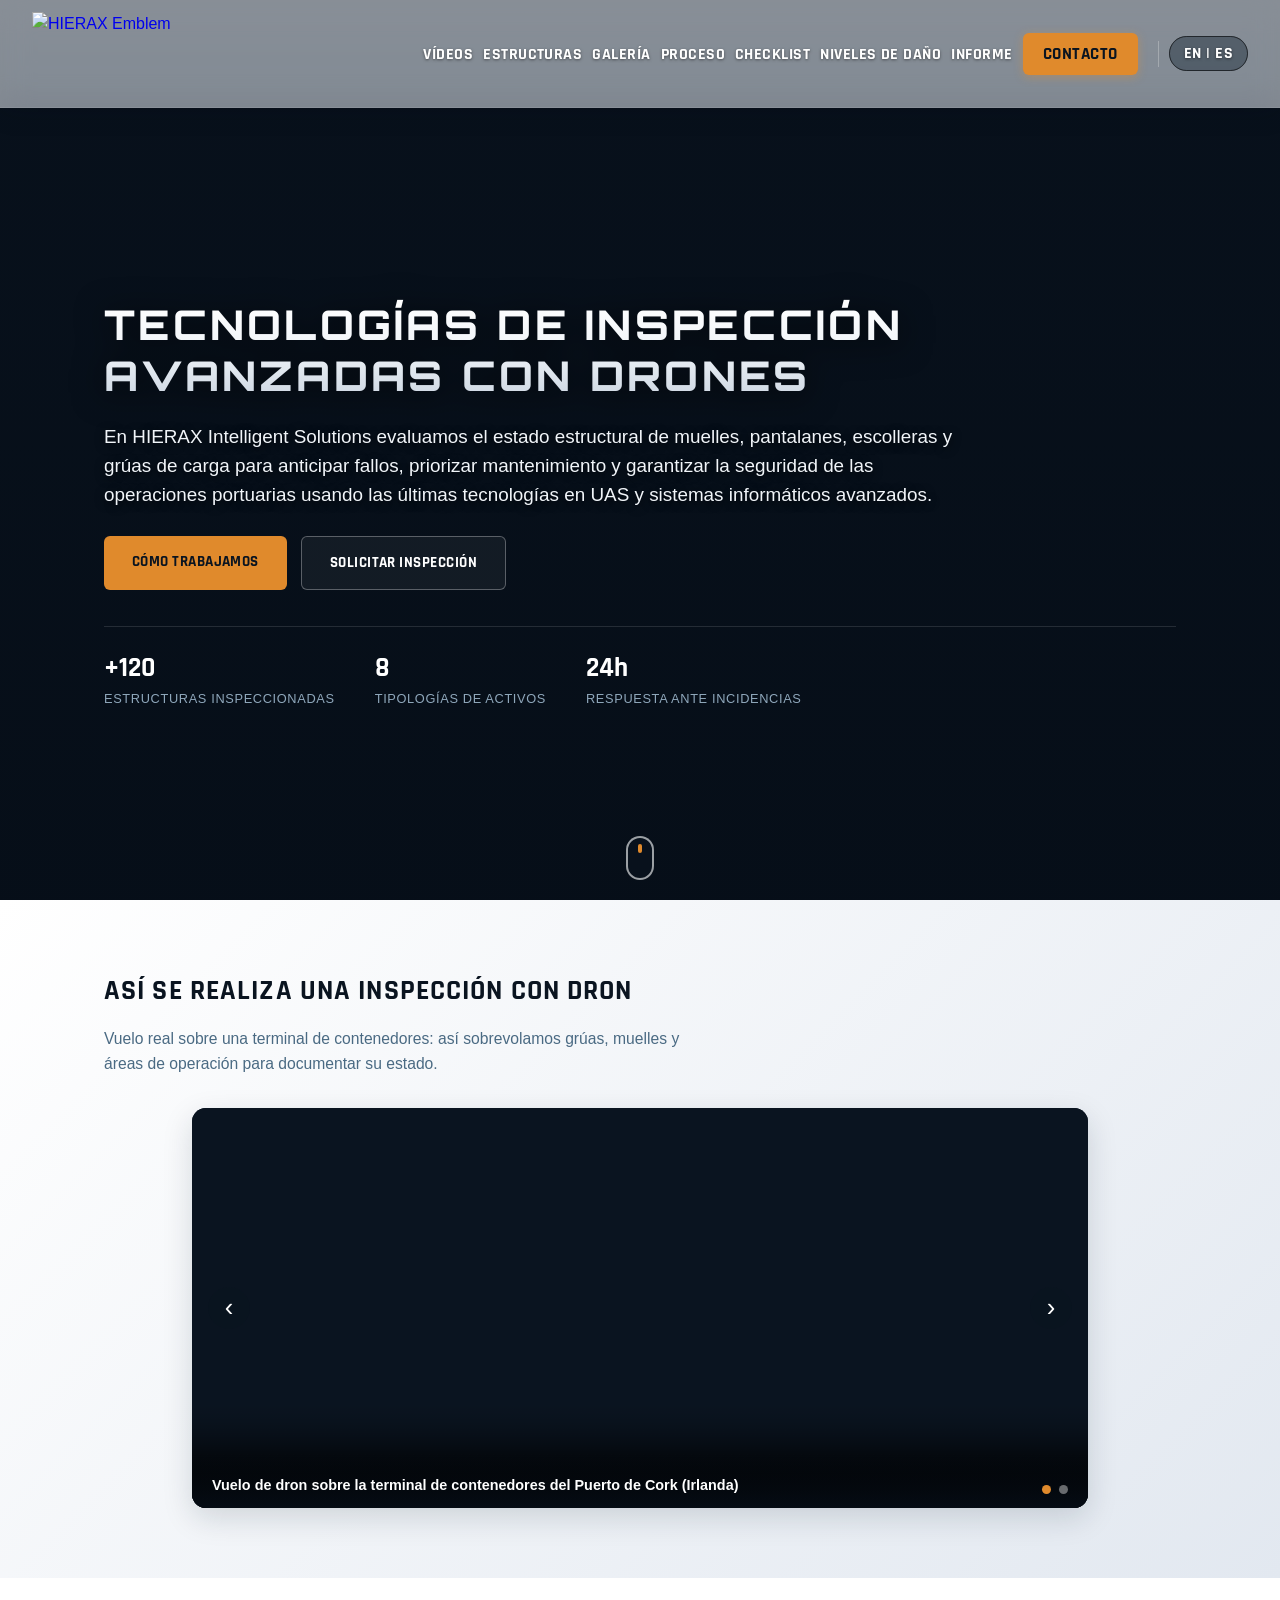
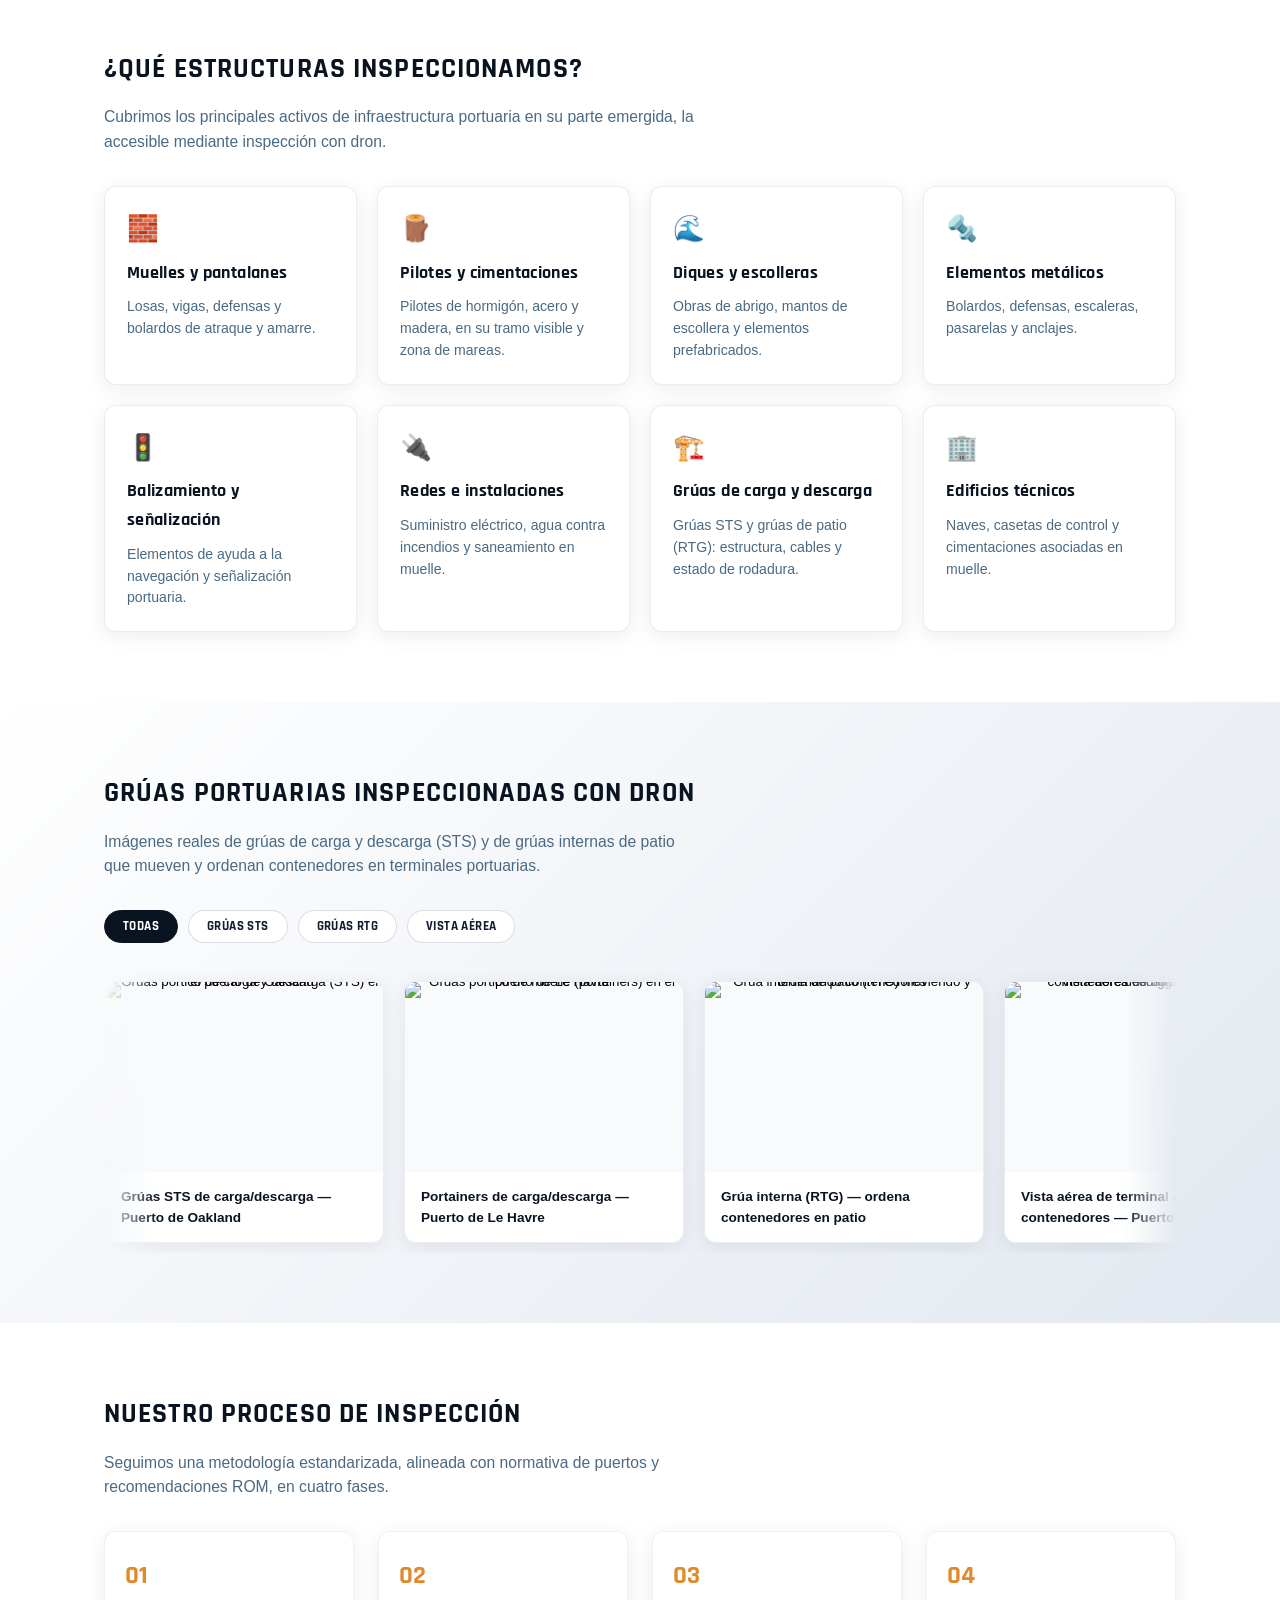
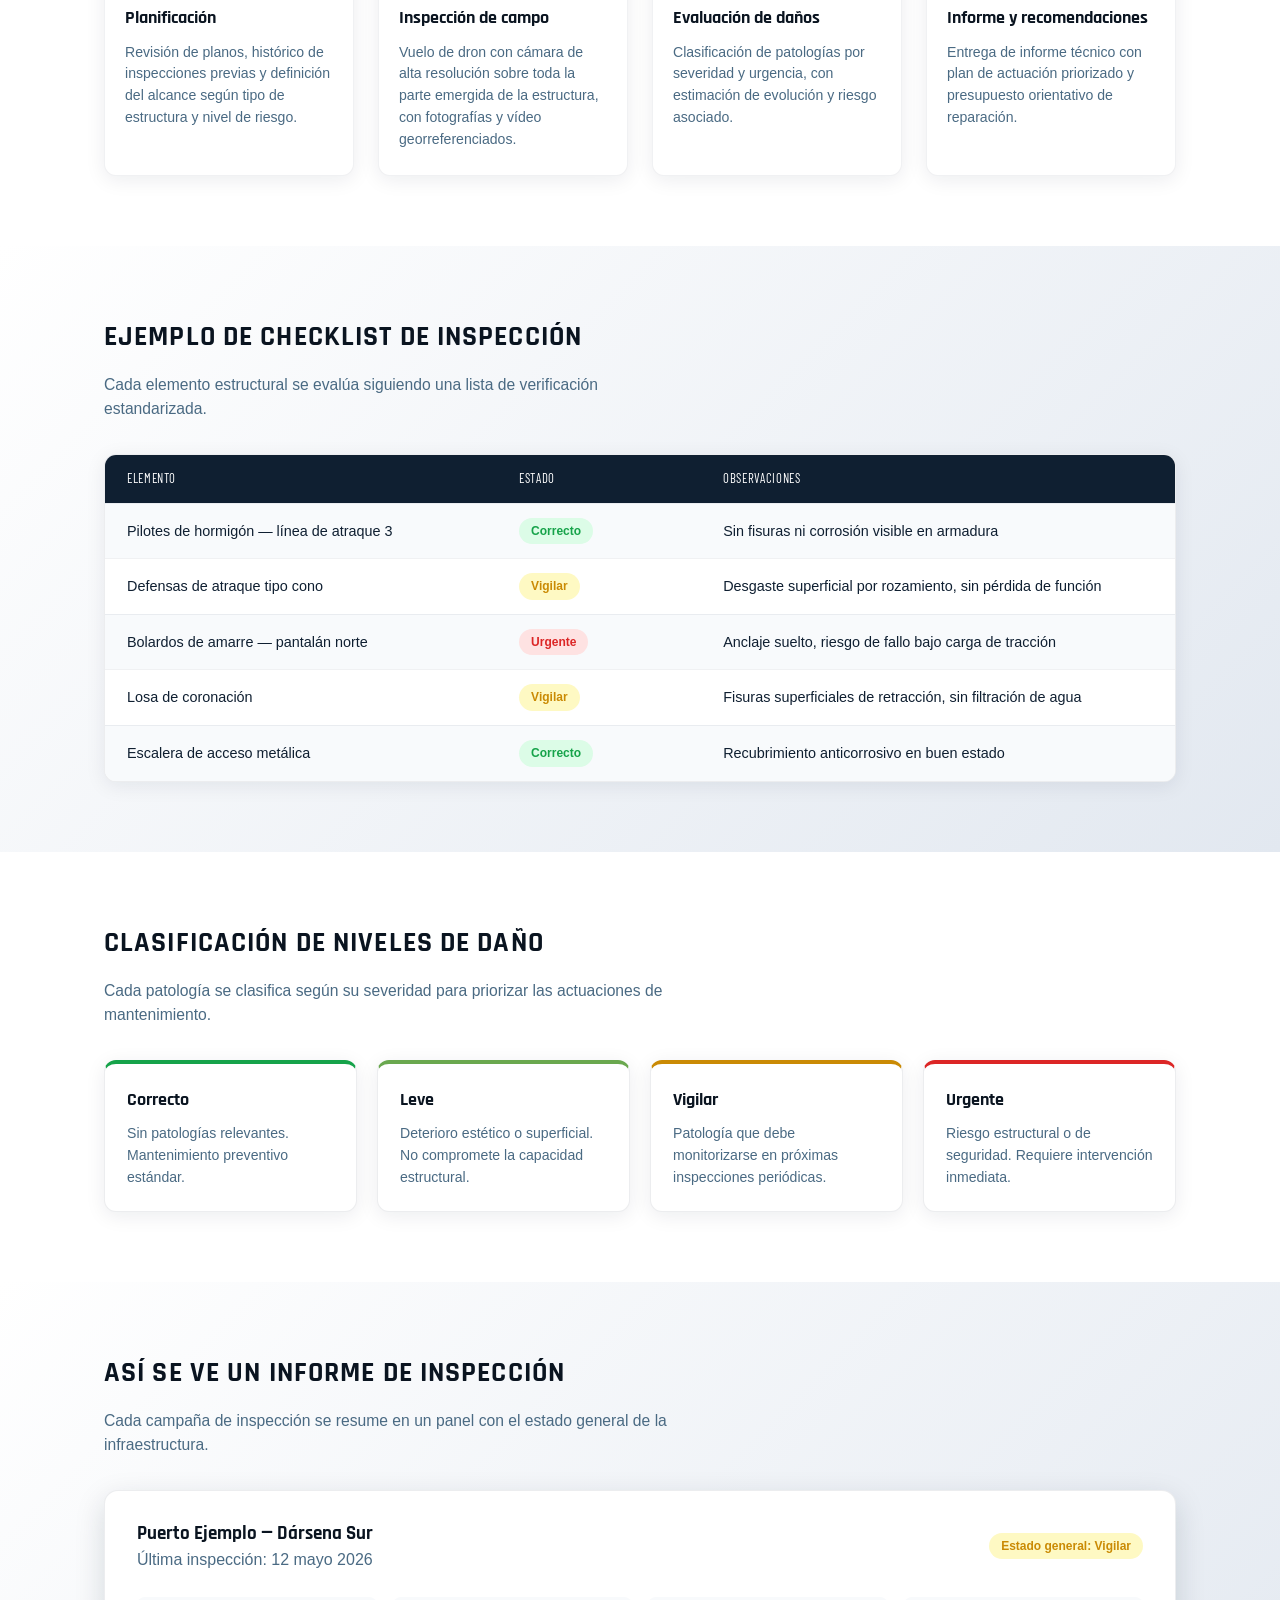
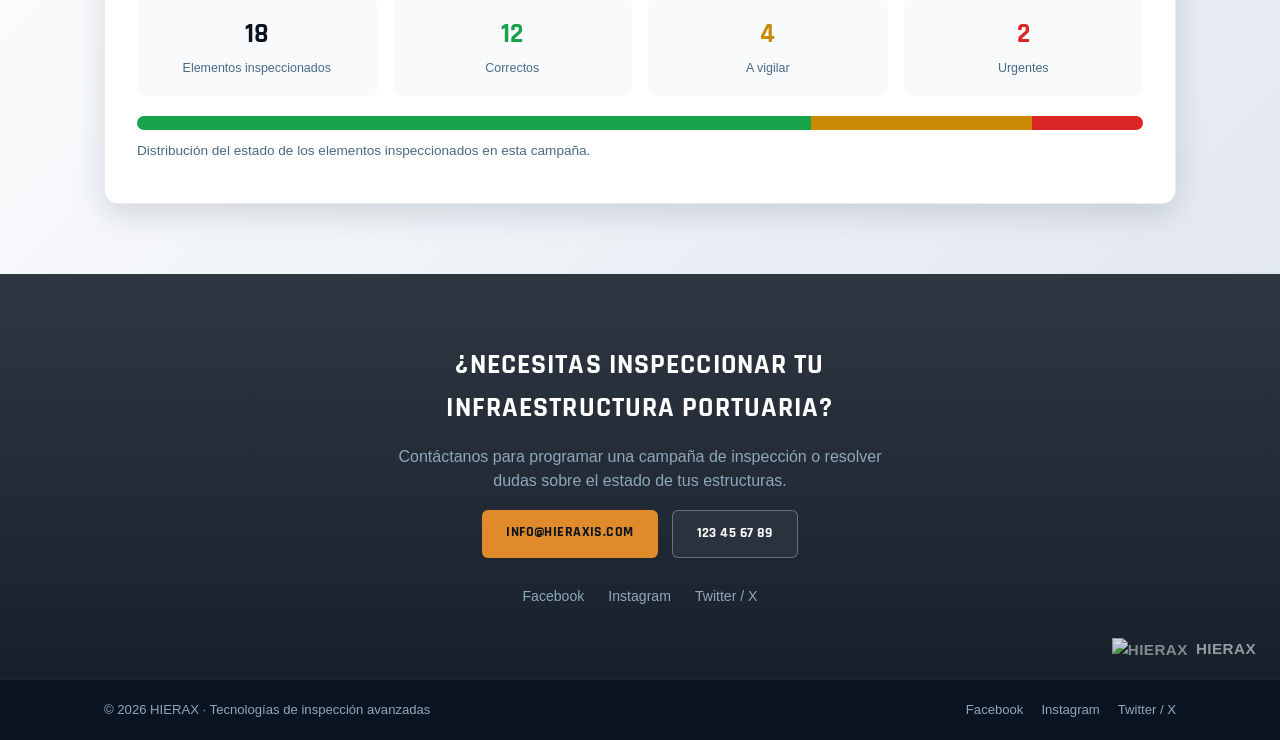
==== index.html @ a4dbec72 "Add files via upload" ====
<!DOCTYPE html>
<html lang="es">
<head>
<meta charset="UTF-8">
<meta name="viewport" content="width=device-width, initial-scale=1.0">
<title>HIERAX · Tecnologías de inspección avanzadas con drones</title>
<meta name="description" content="Tecnologías de inspección avanzadas con drones: muelles, pantalanes, escolleras y grúas de carga. Informes técnicos, checklist de daños y campañas de inspección con HIERAX.">
<link rel="canonical" href="https://antiavast.github.io/hierax-web/">
<link rel="alternate" hreflang="es" href="https://antiavast.github.io/hierax-web/">
<link rel="alternate" hreflang="en" href="https://antiavast.github.io/hierax-web/index-en.html">
<link rel="alternate" hreflang="x-default" href="https://antiavast.github.io/hierax-web/">

<link rel="icon" type="image/png" sizes="192x192" href="assets/favicon-192.png">
<link rel="icon" type="image/png" sizes="32x32" href="assets/favicon-32.png">
<link rel="apple-touch-icon" href="assets/apple-touch-icon.png">
<meta name="theme-color" content="#0b1a2a">

<!-- Google Fonts -->
<link rel="preconnect" href="https://fonts.googleapis.com">
<link rel="preconnect" href="https://fonts.gstatic.com" crossorigin>
<link href="https://fonts.googleapis.com/css2?family=Barlow+Condensed:wght@600;700&family=Rajdhani:wght@600;700&family=Orbitron:wght@600;700;800&display=swap" rel="stylesheet">

<meta property="og:type" content="website">
<meta property="og:site_name" content="HIERAX">
<meta property="og:locale" content="es_ES">
<meta property="og:locale:alternate" content="en_US">
<meta property="og:url" content="https://antiavast.github.io/hierax-web/">
<meta property="og:title" content="HIERAX · Tecnologías de inspección avanzadas con drones">
<meta property="og:description" content="Evaluamos el estado estructural de muelles, pantalanes, escolleras y grúas de carga para anticipar fallos y priorizar mantenimiento.">
<meta property="og:image" content="https://antiavast.github.io/hierax-web/assets/miami-hero.jpg">
<meta name="twitter:card" content="summary_large_image">
<meta name="twitter:title" content="HIERAX · Tecnologías de inspección avanzadas con drones">
<meta name="twitter:description" content="Evaluamos el estado estructural de muelles, pantalanes, escolleras y grúas de carga para anticipar fallos y priorizar mantenimiento.">
<meta name="twitter:image" content="https://antiavast.github.io/hierax-web/assets/miami-hero.jpg">

<link rel="stylesheet" href="styles.css?v=202608220900">

<script type="application/ld+json">
{
  "@context": "https://schema.org",
  "@type": "ProfessionalService",
  "name": "HIERAX",
  "description": "Tecnologías de inspección avanzadas con drones para infraestructura portuaria: muelles, pantalanes, escolleras y grúas de carga.",
  "url": "https://antiavast.github.io/hierax-web/",
  "image": "https://antiavast.github.io/hierax-web/assets/miami-hero.jpg",
  "email": "info@hieraxis.com",
  "areaServed": "ES",
  "serviceType": "Inspección de infraestructura portuaria con drones"
}
</script>
</head>
<body id="top">

<div class="site-topbar">
  <header class="site-header">
    <div class="header-inner">
      <div class="brand">
        <a href="#top" class="brand-link" aria-label="Inicio - HIERAX">
          <img src="assets/logo-icon.png" alt="HIERAX Emblem" class="header-logo">
        </a>
      </div>
      <nav class="main-nav">
        <button class="nav-toggle" id="navToggle" aria-label="Abrir menú" aria-expanded="false">
          <span></span><span></span><span></span>
        </button>
        <ul id="navList">
          <li><a href="#videos">Vídeos</a></li>
          <li><a href="#estructuras">Estructuras</a></li>
          <li><a href="#galeria">Galería</a></li>
          <li><a href="#proceso">Proceso</a></li>
          <li><a href="#checklist">Checklist</a></li>
          <li><a href="#danos">Niveles de daño</a></li>
          <li><a href="#informe">Informe</a></li>
          <li><a href="#contacto" class="nav-cta">Contacto</a></li>
          <li class="lang-switch-item"><a href="index-en.html" class="lang-switch-btn" title="Switch to English">EN | ES</a></li>
        </ul>
      </nav>
    </div>
  </header>
</div>

<section class="hero">
  <div class="hero-photo"></div>
  <video class="hero-video" autoplay muted loop playsinline preload="auto" poster="assets/miami-hero.jpg">
    <source src="assets/cork-hero-360p.webm" type="video/webm">
  </video>
  <div class="hero-scrim"></div>
  <div class="hero-overlay-graphic"></div>
  
  <div class="container hero-inner">
    <h1 class="hero-headline">TECNOLOGÍAS DE INSPECCIÓN AVANZADAS CON DRONES</h1>

    <p class="hero-description">
      En HIERAX Intelligent Solutions evaluamos el estado estructural de muelles, pantalanes, escolleras y grúas de carga para anticipar fallos, priorizar mantenimiento y garantizar la seguridad de las operaciones portuarias usando las últimas tecnologías en UAS y sistemas informáticos avanzados.
    </p>

    <div class="hero-actions">
      <a href="#proceso" class="btn btn-primary btn-lg">Cómo trabajamos</a>
      <a href="#contacto" class="btn btn-outline btn-lg">Solicitar inspección</a>
    </div>

    <dl class="hero-stats">
      <div><dt>+120</dt><dd>estructuras inspeccionadas</dd></div>
      <div><dt>8</dt><dd>tipologías de activos</dd></div>
      <div><dt>24h</dt><dd>respuesta ante incidencias</dd></div>
    </dl>
  </div>
  
  <a href="#estructuras" class="scroll-cue" aria-label="Bajar">
    <span></span>
  </a>
</section>

<main>

  <section id="videos" class="section section-alt">
    <div class="container">
      <h2>Así se realiza una inspección con dron</h2>
      <p class="section-lead">Vuelo real sobre una terminal de contenedores: así sobrevolamos grúas, muelles y áreas de operación para documentar su estado.</p>
      <div class="slider" id="videoSlider">
        <div class="slider-track">
          <div class="slide">
            <video controls preload="metadata" poster="assets/oakland.jpg">
              <source src="assets/cork-slider-480p.webm" type="video/webm">
            </video>
            <div class="slide-caption">
              <span>Vuelo de dron sobre la terminal de contenedores del Puerto de Cork (Irlanda)</span>
            </div>
          </div>
          <div class="slide">
            <video controls preload="metadata" poster="assets/lehavre.jpg">
              <source src="assets/portacontenedores.webm" type="video/webm">
            </video>
            <div class="slide-caption">
              <span>Operativa de carga y descarga en buque portacontenedores</span>
            </div>
          </div>
        </div>
        <button type="button" class="slider-arrow slider-prev" aria-label="Anterior">‹</button>
        <button type="button" class="slider-arrow slider-next" aria-label="Siguiente">›</button>
        <div class="slider-dots"></div>
      </div>
    </div>
  </section>

  <section id="estructuras" class="section">
    <div class="container">
      <h2>¿Qué estructuras inspeccionamos?</h2>
      <p class="section-lead">Cubrimos los principales activos de infraestructura portuaria en su parte emergida, la accesible mediante inspección con dron.</p>
      <div class="grid grid-4">
        <article class="card">
          <div class="card-icon">🧱</div>
          <h3>Muelles y pantalanes</h3>
          <p>Losas, vigas, defensas y bolardos de atraque y amarre.</p>
        </article>
        <article class="card">
          <div class="card-icon">🪵</div>
          <h3>Pilotes y cimentaciones</h3>
          <p>Pilotes de hormigón, acero y madera, en su tramo visible y zona de mareas.</p>
        </article>
        <article class="card">
          <div class="card-icon">🌊</div>
          <h3>Diques y escolleras</h3>
          <p>Obras de abrigo, mantos de escollera y elementos prefabricados.</p>
        </article>
        <article class="card">
          <div class="card-icon">🔩</div>
          <h3>Elementos metálicos</h3>
          <p>Bolardos, defensas, escaleras, pasarelas y anclajes.</p>
        </article>
        <article class="card">
          <div class="card-icon">🚦</div>
          <h3>Balizamiento y señalización</h3>
          <p>Elementos de ayuda a la navegación y señalización portuaria.</p>
        </article>
        <article class="card">
          <div class="card-icon">🔌</div>
          <h3>Redes e instalaciones</h3>
          <p>Suministro eléctrico, agua contra incendios y saneamiento en muelle.</p>
        </article>
        <article class="card">
          <div class="card-icon">🏗️</div>
          <h3>Grúas de carga y descarga</h3>
          <p>Grúas STS y grúas de patio (RTG): estructura, cables y estado de rodadura.</p>
        </article>
        <article class="card">
          <div class="card-icon">🏢</div>
          <h3>Edificios técnicos</h3>
          <p>Naves, casetas de control y cimentaciones asociadas en muelle.</p>
        </article>
      </div>
    </div>
  </section>

  <section id="galeria" class="section section-alt">
    <div class="container">
      <h2>Grúas portuarias inspeccionadas con dron</h2>
      <p class="section-lead">Imágenes reales de grúas de carga y descarga (STS) y de grúas internas de patio que mueven y ordenan contenedores en terminales portuarias.</p>

      <div class="gallery-filters" id="galleryFilters" role="tablist" aria-label="Filtrar galería por categoría">
        <button type="button" class="filter-btn active" data-filter="all" aria-pressed="true">Todas</button>
        <button type="button" class="filter-btn" data-filter="sts" aria-pressed="false">Grúas STS</button>
        <button type="button" class="filter-btn" data-filter="rtg" aria-pressed="false">Grúas RTG</button>
        <button type="button" class="filter-btn" data-filter="aerea" aria-pressed="false">Vista aérea</button>
      </div>

      <div class="gallery-scroller" id="galleryScroller">
        <div class="gallery-track" id="galleryTrack"></div>
      </div>

      <p class="muted small gallery-empty" id="galleryEmpty" hidden>No hay fotos en esta categoría todavía.</p>

      <template id="galleryTemplate">
        <figure class="gallery-card" data-category="sts">
          <button type="button" class="gallery-thumb-btn" data-index="0" aria-label="Ampliar: Grúas STS de carga/descarga — Puerto de Oakland">
            <img src="assets/oakland.jpg" alt="Grúas pórtico de carga y descarga (STS) en el puerto de Oakland" loading="lazy">
          </button>
          <figcaption>
            <span>Grúas STS de carga/descarga — Puerto de Oakland</span>
          </figcaption>
        </figure>
        <figure class="gallery-card" data-category="sts">
          <button type="button" class="gallery-thumb-btn" data-index="1" aria-label="Ampliar: Portainers de carga/descarga — Puerto de Le Havre">
            <img src="assets/lehavre.jpg" alt="Grúas pórtico de muelle (portainers) en el puerto de Le Havre" loading="lazy">
          </button>
          <figcaption>
            <span>Portainers de carga/descarga — Puerto de Le Havre</span>
          </figcaption>
        </figure>
        <figure class="gallery-card" data-category="rtg">
          <button type="button" class="gallery-thumb-btn" data-index="2" aria-label="Ampliar: Grúa interna (RTG) — ordena contenedores en patio">
            <img src="assets/rtg.jpg" alt="Grúa interna de patio (RTG) moviendo y ordenando contenedores" loading="lazy">
          </button>
          <figcaption>
            <span>Grúa interna (RTG) — ordena contenedores en patio</span>
          </figcaption>
        </figure>
        <figure class="gallery-card" data-category="aerea">
          <button type="button" class="gallery-thumb-btn" data-index="3" aria-label="Ampliar: Vista aérea de terminal de contenedores — Puerto de Miami">
            <img src="assets/miami-hero.jpg" alt="Vista aérea de una terminal de contenedores con grúas de carga y descarga" loading="lazy">
          </button>
          <figcaption>
            <span>Vista aérea de terminal de contenedores — Puerto de Miami</span>
          </figcaption>
        </figure>
      </template>
    </div>
  </section>

  <div class="lightbox" id="lightbox" role="dialog" aria-modal="true" aria-label="Visor de imágenes" hidden>
    <button type="button" class="lightbox-close" id="lightboxClose" aria-label="Cerrar">✕</button>
    <button type="button" class="lightbox-arrow lightbox-prev" id="lightboxPrev" aria-label="Foto anterior">‹</button>
    <figure class="lightbox-figure">
      <img src="" alt="" id="lightboxImg">
      <figcaption>
        <span id="lightboxCaption"></span>
      </figcaption>
    </figure>
    <button type="button" class="lightbox-arrow lightbox-next" id="lightboxNext" aria-label="Foto siguiente">›</button>
  </div>

  <section id="proceso" class="section">
    <div class="container">
      <h2>Nuestro proceso de inspección</h2>
      <p class="section-lead">Seguimos una metodología estandarizada, alineada con normativa de puertos y recomendaciones ROM, en cuatro fases.</p>
      <ol class="process">
        <li class="process-step">
          <div class="step-num">01</div>
          <h3>Planificación</h3>
          <p>Revisión de planos, histórico de inspecciones previas y definición del alcance según tipo de estructura y nivel de riesgo.</p>
        </li>
        <li class="process-step">
          <div class="step-num">02</div>
          <h3>Inspección de campo</h3>
          <p>Vuelo de dron con cámara de alta resolución sobre toda la parte emergida de la estructura, con fotografías y vídeo georreferenciados.</p>
        </li>
        <li class="process-step">
          <div class="step-num">03</div>
          <h3>Evaluación de daños</h3>
          <p>Clasificación de patologías por severidad y urgencia, con estimación de evolución y riesgo asociado.</p>
        </li>
        <li class="process-step">
          <div class="step-num">04</div>
          <h3>Informe y recomendaciones</h3>
          <p>Entrega de informe técnico con plan de actuación priorizado y presupuesto orientativo de reparación.</p>
        </li>
      </ol>
    </div>
  </section>

  <section id="checklist" class="section section-alt">
    <div class="container">
      <h2>Ejemplo de checklist de inspección</h2>
      <p class="section-lead">Cada elemento estructural se evalúa siguiendo una lista de verificación estandarizada.</p>
      <div class="checklist-card">
        <div class="checklist-head">
          <span>Elemento</span>
          <span>Estado</span>
          <span>Observaciones</span>
        </div>
        <div class="checklist-row">
          <span>Pilotes de hormigón — línea de atraque 3</span>
          <span class="tag tag-ok">Correcto</span>
          <span>Sin fisuras ni corrosión visible en armadura</span>
        </div>
        <div class="checklist-row">
          <span>Defensas de atraque tipo cono</span>
          <span class="tag tag-warn">Vigilar</span>
          <span>Desgaste superficial por rozamiento, sin pérdida de función</span>
        </div>
        <div class="checklist-row">
          <span>Bolardos de amarre — pantalán norte</span>
          <span class="tag tag-danger">Urgente</span>
          <span>Anclaje suelto, riesgo de fallo bajo carga de tracción</span>
        </div>
        <div class="checklist-row">
          <span>Losa de coronación</span>
          <span class="tag tag-warn">Vigilar</span>
          <span>Fisuras superficiales de retracción, sin filtración de agua</span>
        </div>
        <div class="checklist-row">
          <span>Escalera de acceso metálica</span>
          <span class="tag tag-ok">Correcto</span>
          <span>Recubrimiento anticorrosivo en buen estado</span>
        </div>
      </div>
    </div>
  </section>

  <section id="danos" class="section">
    <div class="container">
      <h2>Clasificación de niveles de daño</h2>
      <p class="section-lead">Cada patología se clasifica según su severidad para priorizar las actuaciones de mantenimiento.</p>
      <div class="grid grid-4 severity-grid">
        <div class="severity-card severity-ok">
          <h3>Correcto</h3>
          <p>Sin patologías relevantes. Mantenimiento preventivo estándar.</p>
        </div>
        <div class="severity-card severity-low">
          <h3>Leve</h3>
          <p>Deterioro estético o superficial. No compromete la capacidad estructural.</p>
        </div>
        <div class="severity-card severity-warn">
          <h3>Vigilar</h3>
          <p>Patología que debe monitorizarse en próximas inspecciones periódicas.</p>
        </div>
        <div class="severity-card severity-danger">
          <h3>Urgente</h3>
          <p>Riesgo estructural o de seguridad. Requiere intervención inmediata.</p>
        </div>
      </div>
    </div>
  </section>

  <section id="informe" class="section section-alt">
    <div class="container">
      <h2>Así se ve un informe de inspección</h2>
      <p class="section-lead">Cada campaña de inspección se resume en un panel con el estado general de la infraestructura.</p>
      <div class="dashboard-mock">
        <div class="dashboard-top">
          <div>
            <h3>Puerto Ejemplo — Dársena Sur</h3>
            <span class="muted">Última inspección: 12 mayo 2026</span>
          </div>
          <span class="tag tag-warn">Estado general: Vigilar</span>
        </div>
        <div class="dashboard-grid">
          <div class="dash-metric">
            <span class="dash-value">18</span>
            <span class="dash-label">Elementos inspeccionados</span>
          </div>
          <div class="dash-metric ok">
            <span class="dash-value">12</span>
            <span class="dash-label">Correctos</span>
          </div>
          <div class="dash-metric warn">
            <span class="dash-value">4</span>
            <span class="dash-label">A vigilar</span>
          </div>
          <div class="dash-metric danger">
            <span class="dash-value">2</span>
            <span class="dash-label">Urgentes</span>
          </div>
        </div>
        <div class="dashboard-bar">
          <div class="bar-segment bar-ok" style="width:67%"></div>
          <div class="bar-segment bar-warn" style="width:22%"></div>
          <div class="bar-segment bar-danger" style="width:11%"></div>
        </div>
        <p class="muted small">Distribución del estado de los elementos inspeccionados en esta campaña.</p>
      </div>
    </div>
  </section>

  <section id="contacto" class="section section-cta">
    <div class="container cta-inner">
      <h2>¿Necesitas inspeccionar tu infraestructura portuaria?</h2>
      <p>Contáctanos para programar una campaña de inspección o resolver dudas sobre el estado de tus estructuras.</p>
      <div class="contact-list">
        <a href="mailto:info@hieraxis.com" class="btn btn-primary">info@hieraxis.com</a>
        <!-- ⚠️ Sustituye por tu teléfono real antes de publicar -->
        <a href="tel:+34123456789" class="btn btn-outline">123 45 67 89</a>
      </div>
      <div class="social-links">
        <a href="https://facebook.com/hierax_is" target="_blank" rel="noopener">Facebook</a>
        <a href="https://instagram.com/hierax_is" target="_blank" rel="noopener">Instagram</a>
        <a href="https://twitter.com/hierax_is" target="_blank" rel="noopener">Twitter / X</a>
      </div>
    </div>
    <div class="hero-watermark">
      <img src="assets/logo-icon.png" alt="HIERAX" class="header-logo">
      <span>HIERAX</span>
    </div>
  </section>

</main>

<footer class="site-footer">
  <div class="container footer-inner">
    <span>© 2026 HIERAX · Tecnologías de inspección avanzadas</span>
    <div class="footer-social">
      <a href="https://facebook.com/hierax_is" target="_blank" rel="noopener">Facebook</a>
      <a href="https://instagram.com/hierax_is" target="_blank" rel="noopener">Instagram</a>
      <a href="https://twitter.com/hierax_is" target="_blank" rel="noopener">Twitter / X</a>
    </div>
  </div>
</footer>

<script src="script.js?v=202608220900" defer></script>
</body>
</html>
---- styles.css ----
/* Las fuentes ya se cargan desde el <link> del HTML (preconnect + stylesheet).
   No las dupliques aquí con @import: ralentiza la primera carga de la página. */

:root {
  --blue-brand-dark: #0b1a2a;
  --blue-brand-mid: #0e2235;
  --navy-950: #0a1420;
  --navy-900: #0f1f31;
  --steel-500: #4a6a83;
  --steel-300: #8fa7bb;
  --white: #ffffff;
  --paper: #f8fafc;
  --silver-gradient: linear-gradient(180deg, #f1f5f9 0%, #cbd5e1 50%, #b8c4d0 100%);
  --silver-gradient-alt: linear-gradient(135deg, #ffffff 0%, #e2e8f0 100%);
  --accent: #e08a2c;
  
  --radius: 12px;
  --shadow: 0 4px 20px rgba(15, 31, 49, 0.08);
  --shadow-lg: 0 10px 30px rgba(15, 31, 49, 0.15);
  
  --ok: #16a34a;
  --ok-bg: #dcfce7;
  --warn: #ca8a04;
  --warn-bg: #fef9c3;
  --danger: #dc2626;
  --danger-bg: #fee2e2;

  --font-logo: 'Rajdhani', 'Segoe UI', sans-serif;
  --font-tech: 'Orbitron', 'Rajdhani', sans-serif;
  --font-sublogo: 'Barlow Condensed', 'Segoe UI', sans-serif;
  
  color-scheme: light;
}

* { box-sizing: border-box; }

/* Accesibilidad: foco visible al navegar con teclado */
a:focus-visible,
button:focus-visible {
  outline: 3px solid var(--accent);
  outline-offset: 2px;
}

/* Respeta la preferencia del usuario de reducir animaciones */
@media (prefers-reduced-motion: reduce) {
  html { scroll-behavior: auto; }
  .gallery-track { animation: none !important; }
  .scroll-cue span { animation: none !important; }
  * { transition-duration: 0.01ms !important; animation-duration: 0.01ms !important; }
}

html { 
  scroll-behavior: smooth; 
  overflow-y: scroll; 
}

body {
  margin: 0;
  font-family: "Segoe UI", Helvetica, Arial, sans-serif;
  color: var(--navy-900);
  background: var(--silver-gradient);
  background-attachment: fixed;
  line-height: 1.55;
  overflow-x: clip;
}

#top {
  scroll-margin-top: 122px;
}

.container {
  max-width: 1120px;
  margin: 0 auto;
  padding: 0 24px;
}

h1, h2, h3 { font-family: inherit; color: var(--navy-950); margin: 0 0 0.5em; }
h2 { 
  font-size: 1.75rem; 
  font-family: var(--font-logo); 
  text-transform: uppercase; 
  letter-spacing: 0.04em; 
  font-weight: 700;
}
h3 { font-size: 1.05rem; }
p { margin: 0 0 1em; }
.muted { color: var(--steel-500); }
.small { font-size: 0.85rem; }

/* Barra superior fija */
.site-topbar {
  position: fixed;
  top: 0;
  left: 0;
  z-index: 1000;
  width: 100%;
  margin: 0;
  padding: 0;
}

.site-header {
  height: 108px;
  width: 100%;
  margin: 0;
  padding: 0;
  background: rgba(9, 18, 30, 0.45);
  backdrop-filter: blur(14px) saturate(140%);
  -webkit-backdrop-filter: blur(14px) saturate(140%);
  border-bottom: 1px solid rgba(255, 255, 255, 0.08);
  box-shadow: 0 4px 24px rgba(6, 13, 22, 0.15);
  transition: background 0.25s ease, height 0.25s ease;
}

.header-inner {
  position: relative;
  display: flex;
  align-items: center;
  justify-content: space-between;
  height: 108px;
  width: 100%;
  max-width: 100%;
  margin: 0;
  padding: 0 32px;
}

.brand {
  display: flex;
  align-items: center;
  height: 100%;
  margin: 0;
  padding: 0;
}

.brand-link {
  display: flex;
  align-items: center;
  height: 100%;
  text-decoration: none;
  margin: 0;
  padding: 0;
}

.header-logo { 
  height: 84px; 
  width: auto; 
  display: block; 
  object-fit: contain;
  margin: 0;
  padding: 0;
  transition: transform 0.2s ease;
}

.header-logo:hover {
  transform: scale(1.02);
}

/* Navegación */
.main-nav {
  display: flex;
  align-items: center;
  flex: 1;
  height: 100%;
  padding-left: 32px;
}

.main-nav ul {
  list-style: none;
  display: flex;
  justify-content: flex-end;
  width: 100%;
  margin: 0;
  padding: 0;
  align-items: center;
  gap: 28px;
}

.main-nav a {
  color: var(--white);
  text-decoration: none;
  font-size: 1.05rem;
  font-weight: 700;
  letter-spacing: 0.03em;
  font-family: var(--font-logo);
  text-transform: uppercase;
  transition: color 0.15s ease, transform 0.15s ease;
  text-shadow: 0 1px 3px rgba(0, 0, 0, 0.5);
  white-space: nowrap;
}

.main-nav a:hover { 
  color: var(--accent); 
  transform: translateY(-1px);
}

.nav-cta {
  background: var(--accent);
  color: var(--navy-950) !important;
  padding: 10px 20px;
  border-radius: 6px;
  font-weight: 800;
  font-size: 1.05rem !important;
  letter-spacing: 0.03em;
  text-shadow: none !important;
  box-shadow: 0 2px 10px rgba(224, 138, 44, 0.4);
}

.nav-cta:hover { 
  opacity: 0.95; 
  color: var(--navy-950) !important;
  box-shadow: 0 4px 14px rgba(224, 138, 44, 0.6); 
}

/* Selector de idioma */
.lang-switch-item {
  margin-left: 10px;
  padding-left: 10px;
  border-left: 1px solid rgba(255, 255, 255, 0.25);
}

.lang-switch-btn {
  border: 1px solid rgba(0, 0, 0, 0.6);
  background: rgba(11, 26, 42, 0.4);
  padding: 6px 14px;
  border-radius: 20px;
  font-size: 1rem !important;
  letter-spacing: 0.05em;
  font-weight: 800;
}

.lang-switch-btn:hover {
  background: var(--white);
  color: var(--navy-950) !important;
  text-shadow: none !important;
}

.nav-toggle {
  display: none;
  flex-direction: column;
  gap: 5px;
  background: none;
  border: none;
  cursor: pointer;
  padding: 8px;
}

.nav-toggle span {
  width: 24px;
  height: 2px;
  background: var(--white);
  display: block;
}

/* Hero Section */
.hero {
  position: relative;
  min-height: calc(100vh - 108px);
  margin-top: 108px;
  display: flex;
  align-items: center;
  color: var(--white);
  overflow: hidden;
  background: var(--navy-950);
  padding: 40px 0;
  scroll-margin-top: 122px;
}

.hero-photo {
  position: absolute;
  inset: 0;
  z-index: 0;
  background-image: url("assets/miami-hero.jpg");
  background-size: cover;
  background-position: center 40%;
}

.hero-video {
  position: absolute;
  inset: 0;
  z-index: 0;
  width: 100%;
  height: 100%;
  object-fit: cover;
  object-position: center 40%;
}

.hero-scrim {
  position: absolute;
  inset: 0;
  z-index: 1;
  background: linear-gradient(180deg, rgba(6,14,24,0.6) 0%, rgba(6,14,24,0.78) 50%, rgba(6,14,24,0.96) 100%);
  pointer-events: none;
}

/* Gráfico superpuesto reducido para no solapar el texto */
.hero-overlay-graphic {
  position: absolute;
  inset: 0;
  z-index: 1;
  background-image: url("assets/scan-overlay.svg");
  background-size: 75% auto;
  background-position: right bottom;
  background-repeat: no-repeat;
  opacity: 0.75;
  pointer-events: none;
}

.hero-inner { 
  position: relative; 
  z-index: 3; 
  width: 100%;
}

.hero-watermark {
  position: absolute;
  right: 24px;
  bottom: 18px;
  display: flex;
  align-items: center;
  gap: 8px;
  color: rgba(255,255,255,0.55);
  font-weight: 700;
  font-size: 0.95rem;
  letter-spacing: 0.03em;
  pointer-events: none;
  z-index: 2;
}
.hero-watermark .header-logo { height: 22px; opacity: 0.85; filter: none; border: none; box-shadow: none; }

.hero-headline {
  font-family: var(--font-tech);
  font-size: clamp(1.8rem, 3.2vw, 2.6rem);
  font-weight: 800;
  letter-spacing: 0.08em;
  color: #ffffff;
  text-transform: uppercase;
  margin-bottom: 20px;
  max-width: 920px;
  line-height: 1.25;
  background: linear-gradient(180deg, #ffffff 0%, #f1f5f9 45%, #cbd5e1 100%);
  -webkit-background-clip: text;
  -webkit-text-fill-color: transparent;
  filter: drop-shadow(0 4px 16px rgba(0, 0, 0, 0.8));
}

.hero-description {
  max-width: 860px;
  color: #f1f5f9;
  font-size: 1.18rem;
  line-height: 1.55;
  font-weight: 400;
  margin-bottom: 24px;
  min-height: 4.8em;
  text-shadow: 0 2px 10px rgba(0, 0, 0, 0.8);
}

.hero-actions {
  display: flex;
  gap: 14px;
  margin: 24px 0 36px;
  flex-wrap: wrap;
}
.btn {
  display: inline-block;
  padding: 12px 24px;
  border-radius: 6px;
  font-weight: 700;
  text-decoration: none;
  font-size: 0.88rem;
  letter-spacing: 0.03em;
  text-transform: uppercase;
  font-family: var(--font-logo);
  transition: transform 0.15s ease, opacity 0.15s ease, box-shadow 0.15s ease;
}
.btn:hover { transform: translateY(-2px); }
.btn-primary { background: var(--accent); color: var(--navy-950); }
.btn-primary:hover { box-shadow: 0 10px 24px rgba(224,138,44,0.35); }
.btn-outline { background: rgba(255,255,255,0.05); color: var(--white); border: 1px solid rgba(255,255,255,0.3); }
.btn-lg { padding: 14px 28px; font-size: 0.95rem; }

/* Botón flotante persistente en todas las secciones */
.scroll-cue {
  position: fixed;
  left: 50%;
  bottom: 20px;
  transform: translateX(-50%);
  width: 28px;
  height: 44px;
  border: 2px solid rgba(255,255,255,0.6);
  border-radius: 14px;
  z-index: 1500;
  background: rgba(10, 20, 32, 0.6);
  backdrop-filter: blur(4px);
  -webkit-backdrop-filter: blur(4px);
  transition: transform 0.3s ease, border-color 0.2s ease;
}
.scroll-cue:hover {
  border-color: var(--accent);
}
.scroll-cue span {
  position: absolute;
  top: 6px;
  left: 50%;
  transform: translateX(-50%);
  width: 4px;
  height: 9px;
  border-radius: 2px;
  background: var(--accent);
  animation: scrollcue 1.7s infinite;
}
.scroll-cue.up-arrow {
  transform: translateX(-50%) rotate(180deg);
}

@keyframes scrollcue {
  0% { top: 6px; opacity: 1; }
  70% { top: 22px; opacity: 0; }
  100% { top: 22px; opacity: 0; }
}

.hero-stats {
  display: flex;
  gap: 40px;
  margin: 0;
  padding-top: 20px;
  border-top: 1px solid rgba(255,255,255,0.12);
  flex-wrap: wrap;
}
.hero-stats > div { display: flex; flex-direction: column; }
.hero-stats dt { font-size: 1.7rem; font-weight: 700; color: var(--white); font-family: var(--font-logo); }
.hero-stats dd { margin: 0; color: var(--steel-300); font-size: 0.8rem; text-transform: uppercase; letter-spacing: 0.05em; }

/* Sections */
.section { 
  padding: 70px 0; 
  scroll-margin-top: 130px;
}
.section-alt { background: var(--silver-gradient-alt); }
.section-lead {
  max-width: 600px;
  color: var(--steel-500);
  margin-bottom: 32px;
  font-size: 0.98rem;
}

.grid { display: grid; gap: 20px; }
.grid-4 { grid-template-columns: repeat(4, 1fr); }

/* Video slider */
.slider {
  position: relative;
  max-width: 896px;
  margin: 0 auto;
  border-radius: 14px;
  overflow: hidden;
  box-shadow: var(--shadow-lg);
  background: var(--navy-950);
}
.slider-track {
  display: flex;
  transition: transform 0.4s ease;
}
.slide {
  position: relative;
  flex: 0 0 100%;
  aspect-ratio: 16 / 7.2;
  max-height: 400px;
  background: var(--navy-950);
}
.slide video,
.slide img {
  width: 100%;
  height: 100%;
  object-fit: cover;
  display: block;
  pointer-events: auto;
}
.slide-caption {
  position: absolute;
  left: 0;
  right: 0;
  bottom: 0;
  padding: 20px 20px 12px;
  background: linear-gradient(180deg, rgba(6,14,24,0) 0%, rgba(6,14,24,0.85) 100%);
  display: flex;
  flex-direction: column;
  gap: 4px;
  pointer-events: none;
  z-index: 2;
}
.slide-caption span {
  color: var(--white);
  font-weight: 600;
  font-size: 0.9rem;
}

.slider-arrow {
  position: absolute;
  top: 50%;
  transform: translateY(-50%);
  width: 42px;
  height: 42px;
  border-radius: 50%;
  border: none;
  background: rgba(10,20,32,0.55);
  color: var(--white);
  font-size: 1.6rem;
  line-height: 1;
  cursor: pointer;
  display: flex;
  align-items: center;
  justify-content: center;
  transition: background 0.15s ease;
  z-index: 3;
}
.slider-arrow:hover { background: rgba(224,138,44,0.85); }
.slider-prev { left: 16px; }
.slider-next { right: 16px; }

.slider-dots {
  position: absolute;
  bottom: 14px;
  right: 20px;
  display: flex;
  gap: 8px;
  z-index: 3;
}
.slider-dots .dot {
  width: 9px;
  height: 9px;
  border-radius: 50%;
  border: none;
  background: rgba(255,255,255,0.4);
  cursor: pointer;
  padding: 0;
}
.slider-dots .dot.active { background: var(--accent); }

.card {
  background: var(--white);
  border: 1px solid rgba(15, 31, 49, 0.08);
  border-radius: var(--radius);
  padding: 22px;
  box-shadow: var(--shadow);
}
.card-icon { font-size: 1.6rem; margin-bottom: 10px; }
.card h3 { font-family: var(--font-logo); font-size: 1.15rem; letter-spacing: 0.02em; }
.card p { color: var(--steel-500); font-size: 0.88rem; margin: 0; }

/* Galería de Scroll Continuo con Filtros */
.gallery-scroller {
  position: relative;
  width: 100%;
  overflow: hidden;
  padding: 10px 0;
  -webkit-mask-image: linear-gradient(90deg, transparent 0%, #000 5%, #000 95%, transparent 100%);
  mask-image: linear-gradient(90deg, transparent 0%, #000 5%, #000 95%, transparent 100%);
}

.gallery-track {
  display: flex;
  gap: 20px;
  width: max-content;
  animation: gallery-scroll 30s linear infinite;
  will-change: transform;
}

.gallery-scroller:hover .gallery-track,
.gallery-track:hover {
  animation-play-state: paused;
}

.gallery-card {
  flex: 0 0 280px;
  width: 280px;
  margin: 0;
  background: var(--white);
  border-radius: var(--radius);
  overflow: hidden;
  border: 1px solid rgba(15,31,49,0.08);
  box-shadow: var(--shadow);
  display: flex;
  flex-direction: column;
  transition: transform 0.2s ease, box-shadow 0.2s ease;
}

.gallery-card:hover {
  transform: translateY(-4px);
  box-shadow: var(--shadow-lg);
}

.gallery-thumb-btn {
  display: block;
  width: 100%;
  padding: 0;
  border: none;
  background: none;
  cursor: pointer;
  line-height: 0;
}

.gallery-thumb-btn img,
.gallery-card img {
  width: 100%;
  height: 190px;
  object-fit: cover;
  display: block;
  background: var(--paper);
}

.gallery-card figcaption {
  padding: 14px 16px;
  display: flex;
  flex-direction: column;
  gap: 4px;
}

.gallery-card figcaption span {
  font-size: 0.85rem;
  font-weight: 600;
  color: var(--navy-950);
}

@keyframes gallery-scroll {
  0% {
    transform: translateX(0);
  }
  100% {
    transform: translateX(-50%);
  }
}

/* Gallery filters */
.gallery-filters {
  display: flex;
  gap: 10px;
  flex-wrap: wrap;
  margin-bottom: 28px;
}
.filter-btn {
  border: 1px solid rgba(15,31,49,0.15);
  background: var(--white);
  color: var(--navy-900);
  padding: 7px 18px;
  border-radius: 999px;
  font-size: 0.82rem;
  font-weight: 700;
  font-family: var(--font-logo);
  letter-spacing: 0.03em;
  text-transform: uppercase;
  cursor: pointer;
  transition: background 0.15s ease, color 0.15s ease, border-color 0.15s ease;
}
.filter-btn:hover { border-color: var(--accent); color: var(--accent); }
.filter-btn.active {
  background: var(--navy-950);
  color: var(--white);
  border-color: var(--navy-950);
}
.gallery-empty { text-align: center; padding: 20px 0 0; }

/* Lightbox */
.lightbox {
  position: fixed;
  inset: 0;
  z-index: 2000;
  background: rgba(6,14,24,0.96);
  display: flex;
  align-items: center;
  justify-content: center;
  padding: 20px;
}
.lightbox[hidden] { display: none; }
.lightbox-figure {
  max-width: 900px;
  max-height: 80vh;
  margin: 0;
  display: flex;
  flex-direction: column;
  gap: 12px;
}
.lightbox-figure img {
  max-width: 100%;
  max-height: 65vh;
  object-fit: contain;
  border-radius: 8px;
  display: block;
  margin: 0 auto;
  box-shadow: var(--shadow-lg);
}
.lightbox-figure figcaption {
  display: flex;
  flex-direction: column;
  gap: 4px;
  text-align: center;
  color: var(--steel-300);
}
.lightbox-figure figcaption span { color: var(--white); font-weight: 600; }

.lightbox-close {
  position: absolute;
  top: 24px;
  right: 28px;
  background: none;
  border: none;
  color: var(--white);
  font-size: 2rem;
  cursor: pointer;
  line-height: 1;
  padding: 8px;
  z-index: 2010;
}
.lightbox-close:hover { color: var(--accent); }

.lightbox-arrow {
  position: absolute;
  top: 50%;
  transform: translateY(-50%);
  width: 48px;
  height: 48px;
  border-radius: 50%;
  border: none;
  background: rgba(255,255,255,0.08);
  color: var(--white);
  font-size: 1.9rem;
  line-height: 1;
  cursor: pointer;
  display: flex;
  align-items: center;
  justify-content: center;
  transition: background 0.15s ease;
  z-index: 2010;
}
.lightbox-arrow:hover { background: rgba(224,138,44,0.85); }
.lightbox-prev { left: 24px; }
.lightbox-next { right: 24px; }

@media (max-width: 560px) {
  .lightbox { padding: 20px; }
  .lightbox-arrow { width: 40px; height: 40px; font-size: 1.5rem; }
  .lightbox-prev { left: 8px; }
  .lightbox-next { right: 8px; }
}

/* Process */
.process {
  list-style: none;
  margin: 0;
  padding: 0;
  display: grid;
  grid-template-columns: repeat(4, 1fr);
  gap: 24px;
}
.process-step {
  background: var(--white);
  border-radius: var(--radius);
  padding: 24px 20px;
  border: 1px solid rgba(15,31,49,0.06);
  position: relative;
  box-shadow: var(--shadow);
}
.step-num {
  font-size: 1.6rem;
  font-weight: 800;
  color: var(--accent);
  margin-bottom: 8px;
  font-family: var(--font-logo);
}
.process-step h3 { font-family: var(--font-logo); font-size: 1.15rem; }
.process-step p { color: var(--steel-500); font-size: 0.88rem; margin: 0; }

/* Checklist */
.checklist-card {
  background: var(--white);
  border-radius: var(--radius);
  box-shadow: var(--shadow);
  overflow: hidden;
  border: 1px solid rgba(15,31,49,0.08);
}
.checklist-head, .checklist-row {
  display: grid;
  grid-template-columns: 1.4fr 0.7fr 1.6fr;
  gap: 16px;
  padding: 14px 22px;
  align-items: center;
}
.checklist-head {
  background: var(--navy-900);
  color: var(--white);
  font-size: 0.8rem;
  text-transform: uppercase;
  letter-spacing: 0.05em;
  font-family: var(--font-sublogo);
}
.checklist-row {
  border-top: 1px solid rgba(15,31,49,0.06);
  font-size: 0.9rem;
}
.checklist-row:nth-child(even) { background: #f8fafc; }

.tag {
  display: inline-block;
  padding: 4px 12px;
  border-radius: 999px;
  font-size: 0.75rem;
  font-weight: 700;
  width: fit-content;
}
.tag-ok { background: var(--ok-bg); color: var(--ok); }
.tag-warn { background: var(--warn-bg); color: var(--warn); }
.tag-danger { background: var(--danger-bg); color: var(--danger); }

/* Severity cards */
.severity-card {
  border-radius: var(--radius);
  padding: 22px;
  border: 1px solid rgba(15,31,49,0.08);
  border-top: 4px solid transparent;
  background: var(--white);
  box-shadow: var(--shadow);
}
.severity-card h3 { font-family: var(--font-logo); font-size: 1.15rem; }
.severity-card p { color: var(--steel-500); font-size: 0.88rem; margin: 0; }
.severity-ok { border-top-color: var(--ok); }
.severity-low { border-top-color: #6aa84f; }
.severity-warn { border-top-color: var(--warn); }
.severity-danger { border-top-color: var(--danger); }

/* Dashboard mock */
.dashboard-mock {
  background: var(--white);
  border-radius: 14px;
  box-shadow: var(--shadow-lg);
  border: 1px solid rgba(15,31,49,0.08);
  padding: 28px 32px;
}
.dashboard-top {
  display: flex;
  justify-content: space-between;
  align-items: center;
  flex-wrap: wrap;
  gap: 12px;
  margin-bottom: 24px;
}
.dashboard-top h3 { font-family: var(--font-logo); font-size: 1.2rem; margin: 0; }
.dashboard-grid {
  display: grid;
  grid-template-columns: repeat(4, 1fr);
  gap: 16px;
  margin-bottom: 20px;
}
.dash-metric {
  background: #f8fafc;
  border-radius: 8px;
  padding: 16px;
  text-align: center;
}
.dash-value { display: block; font-size: 1.7rem; font-weight: 800; color: var(--navy-950); font-family: var(--font-logo); }
.dash-label { font-size: 0.78rem; color: var(--steel-500); }
.dash-metric.ok .dash-value { color: var(--ok); }
.dash-metric.warn .dash-value { color: var(--warn); }
.dash-metric.danger .dash-value { color: var(--danger); }

.dashboard-bar {
  display: flex;
  height: 14px;
  border-radius: 999px;
  overflow: hidden;
  margin-bottom: 10px;
}
.bar-ok { background: var(--ok); }
.bar-warn { background: var(--warn); }
.bar-danger { background: var(--danger); }

/* CTA */
.section-cta {
  position: relative;
  background:
    linear-gradient(180deg, rgba(10,20,32,0.85) 0%, rgba(10,20,32,0.95) 100%),
    url("assets/hero-scan.svg");
  background-size: cover;
  background-position: center 30%;
  color: var(--white);
  text-align: center;
  overflow: hidden;
  scroll-margin-top: 130px;
}
.section-cta h2 { color: var(--white); }
.cta-inner { max-width: 560px; margin: 0 auto; }
.cta-inner p { color: var(--steel-300); }
.contact-list {
  display: flex;
  gap: 14px;
  justify-content: center;
  flex-wrap: wrap;
  margin-bottom: 28px;
}
.social-links {
  display: flex;
  gap: 24px;
  justify-content: center;
  flex-wrap: wrap;
}
.social-links a {
  color: var(--steel-300);
  text-decoration: none;
  font-size: 0.88rem;
  border-bottom: 1px solid transparent;
  transition: color 0.15s ease, border-color 0.15s ease;
}
.social-links a:hover { color: var(--white); border-color: var(--accent); }

/* Footer */
.site-footer {
  background: var(--navy-950);
  border-top: 1px solid rgba(255,255,255,0.08);
  padding: 20px 0;
}
.footer-inner {
  display: flex;
  justify-content: space-between;
  flex-wrap: wrap;
  gap: 8px;
  color: var(--steel-300);
  font-size: 0.82rem;
}
.footer-social {
  display: flex;
  gap: 18px;
}
.footer-social a {
  color: var(--steel-300);
  text-decoration: none;
}
.footer-social a:hover { color: var(--white); }

/* Responsive */
@media (max-width: 1280px) {
  .main-nav ul { gap: 10px; }
  .main-nav a { font-size: 0.98rem; }
}

@media (max-width: 900px) {
  .grid-4 { grid-template-columns: repeat(2, 1fr); }
  .process { grid-template-columns: repeat(2, 1fr); }
  .dashboard-grid { grid-template-columns: repeat(2, 1fr); }
}

@media (max-width: 980px) {
  .site-header { min-height: 84px; height: 84px; }
  .header-inner { min-height: 84px; height: 84px; padding: 0 16px; }
  .header-logo { height: 62px; }
  .main-nav { flex: none; padding-left: 0; }
  .nav-toggle { display: flex; }
  .main-nav ul {
    position: absolute;
    top: 100%;
    left: 0;
    right: 0;
    background: rgba(11, 26, 42, 0.96);
    backdrop-filter: blur(12px);
    -webkit-backdrop-filter: blur(12px);
    flex-direction: column;
    align-items: flex-start;
    padding: 16px 24px;
    gap: 16px;
    display: none;
    border-bottom: 1px solid rgba(255,255,255,0.08);
  }
  .main-nav ul.open { display: flex; }
  .lang-switch-item { margin-left: 0; padding-left: 0; border-left: none; }
  .checklist-head, .checklist-row { grid-template-columns: 1fr; gap: 4px; }
  .checklist-head span:not(:first-child) { display: none; }
  .hero { min-height: auto; padding: 48px 0 40px; margin-top: 84px; }
  .hero-overlay-graphic { background-size: 55%; opacity: 0.5; }
  .section { scroll-margin-top: 98px; }
}

@media (max-width: 560px) {
  .grid-4 { grid-template-columns: 1fr; }
  .process { grid-template-columns: 1fr; }
  .dashboard-grid { grid-template-columns: repeat(2, 1fr); }
  .hero { padding: 30px 0; min-height: auto; margin-top: 68px; }
  .hero-headline { font-size: 1.4rem; }
  .hero-description { font-size: 1rem; min-height: auto; }
  .hero-actions { flex-direction: column; }
  .hero-actions .btn { width: 100%; text-align: center; }
  .header-logo { height: 50px; }
  .site-header { min-height: 68px; height: 68px; }
  .header-inner { min-height: 68px; height: 68px; }
  .hero-stats { gap: 20px; }
  .section { padding: 48px 0; scroll-margin-top: 82px; }
  .container { padding: 0 18px; }
  .dashboard-mock { padding: 20px; }
  .dashboard-top { flex-direction: column; align-items: flex-start; }
  .card, .process-step, .severity-card { padding: 18px; }
  .contact-list { flex-direction: column; align-items: stretch; }
  .contact-list .btn { text-align: center; }
}

@media (max-width: 400px) {
  .header-logo { height: 42px; }
  .site-header { min-height: 58px; height: 58px; }
  .header-inner { min-height: 58px; height: 58px; }
  .hero { min-height: auto; margin-top: 58px; }
  .section { scroll-margin-top: 72px; }
}
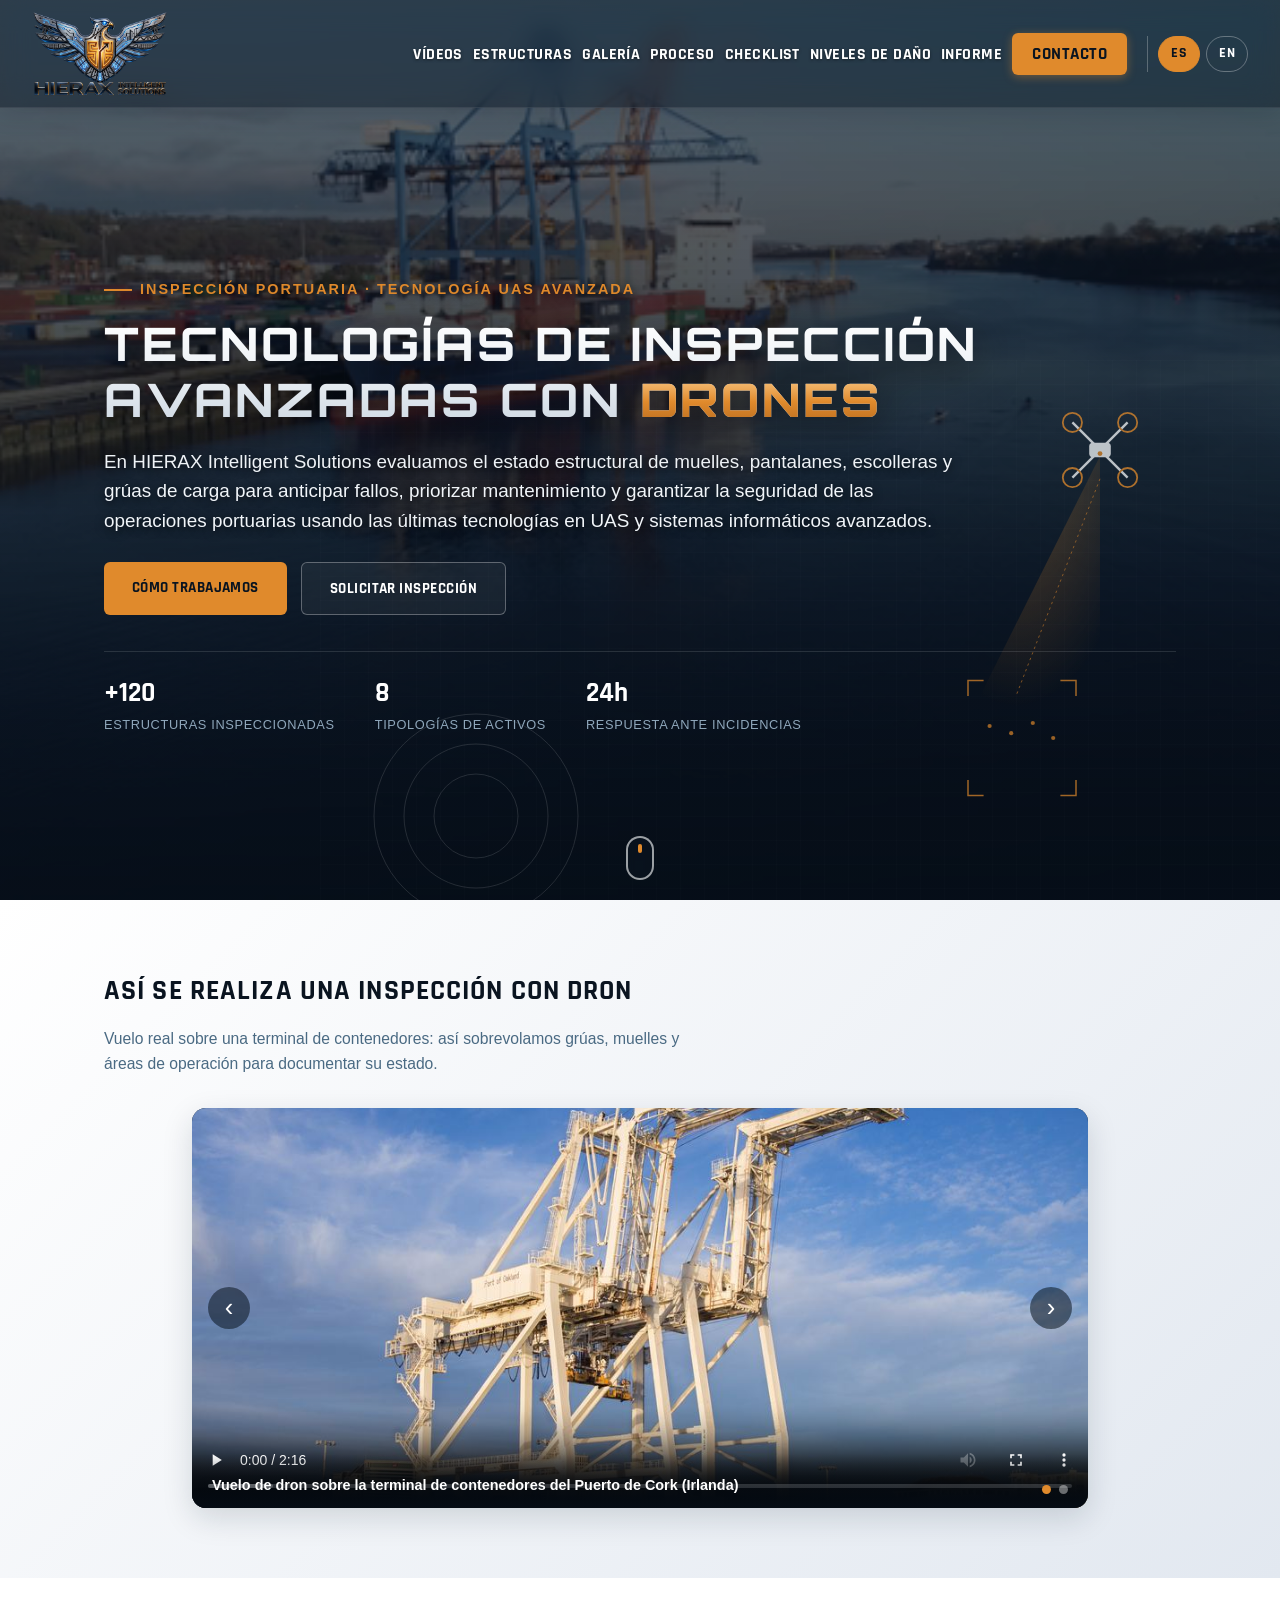
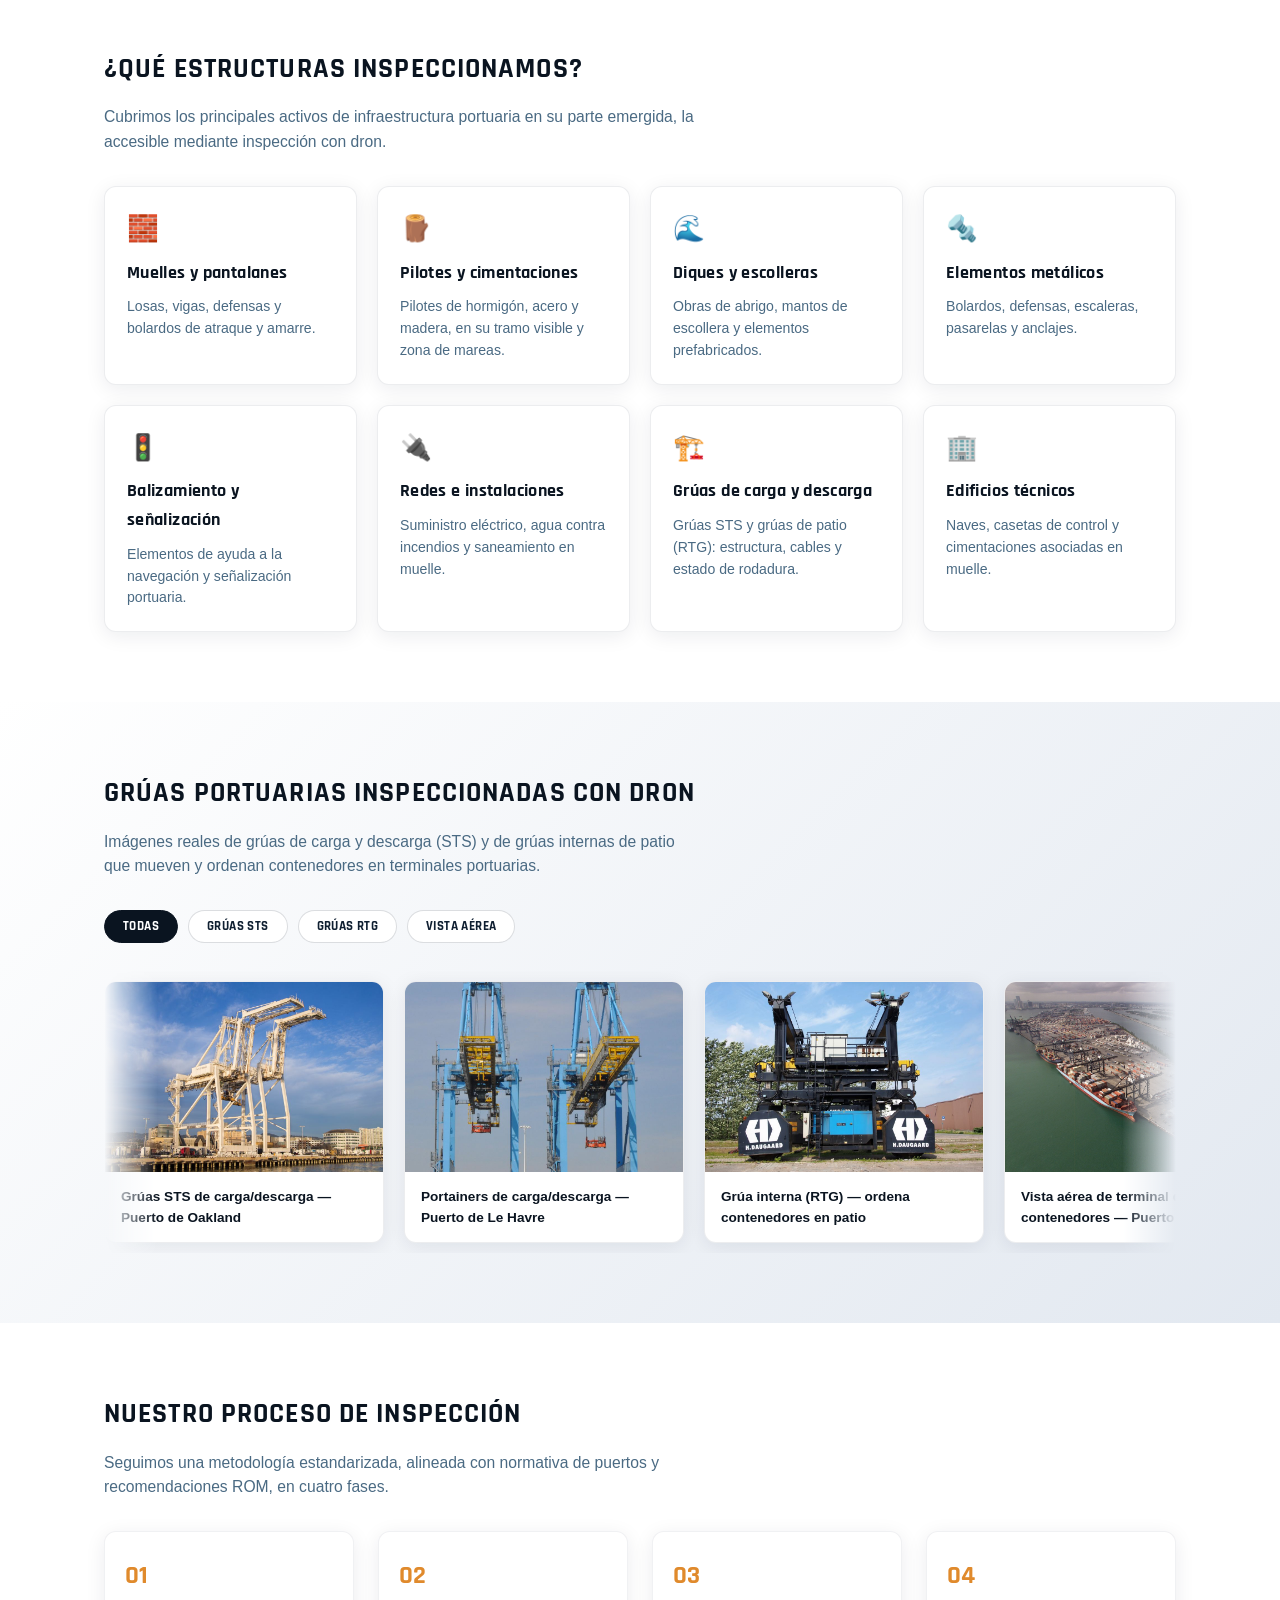
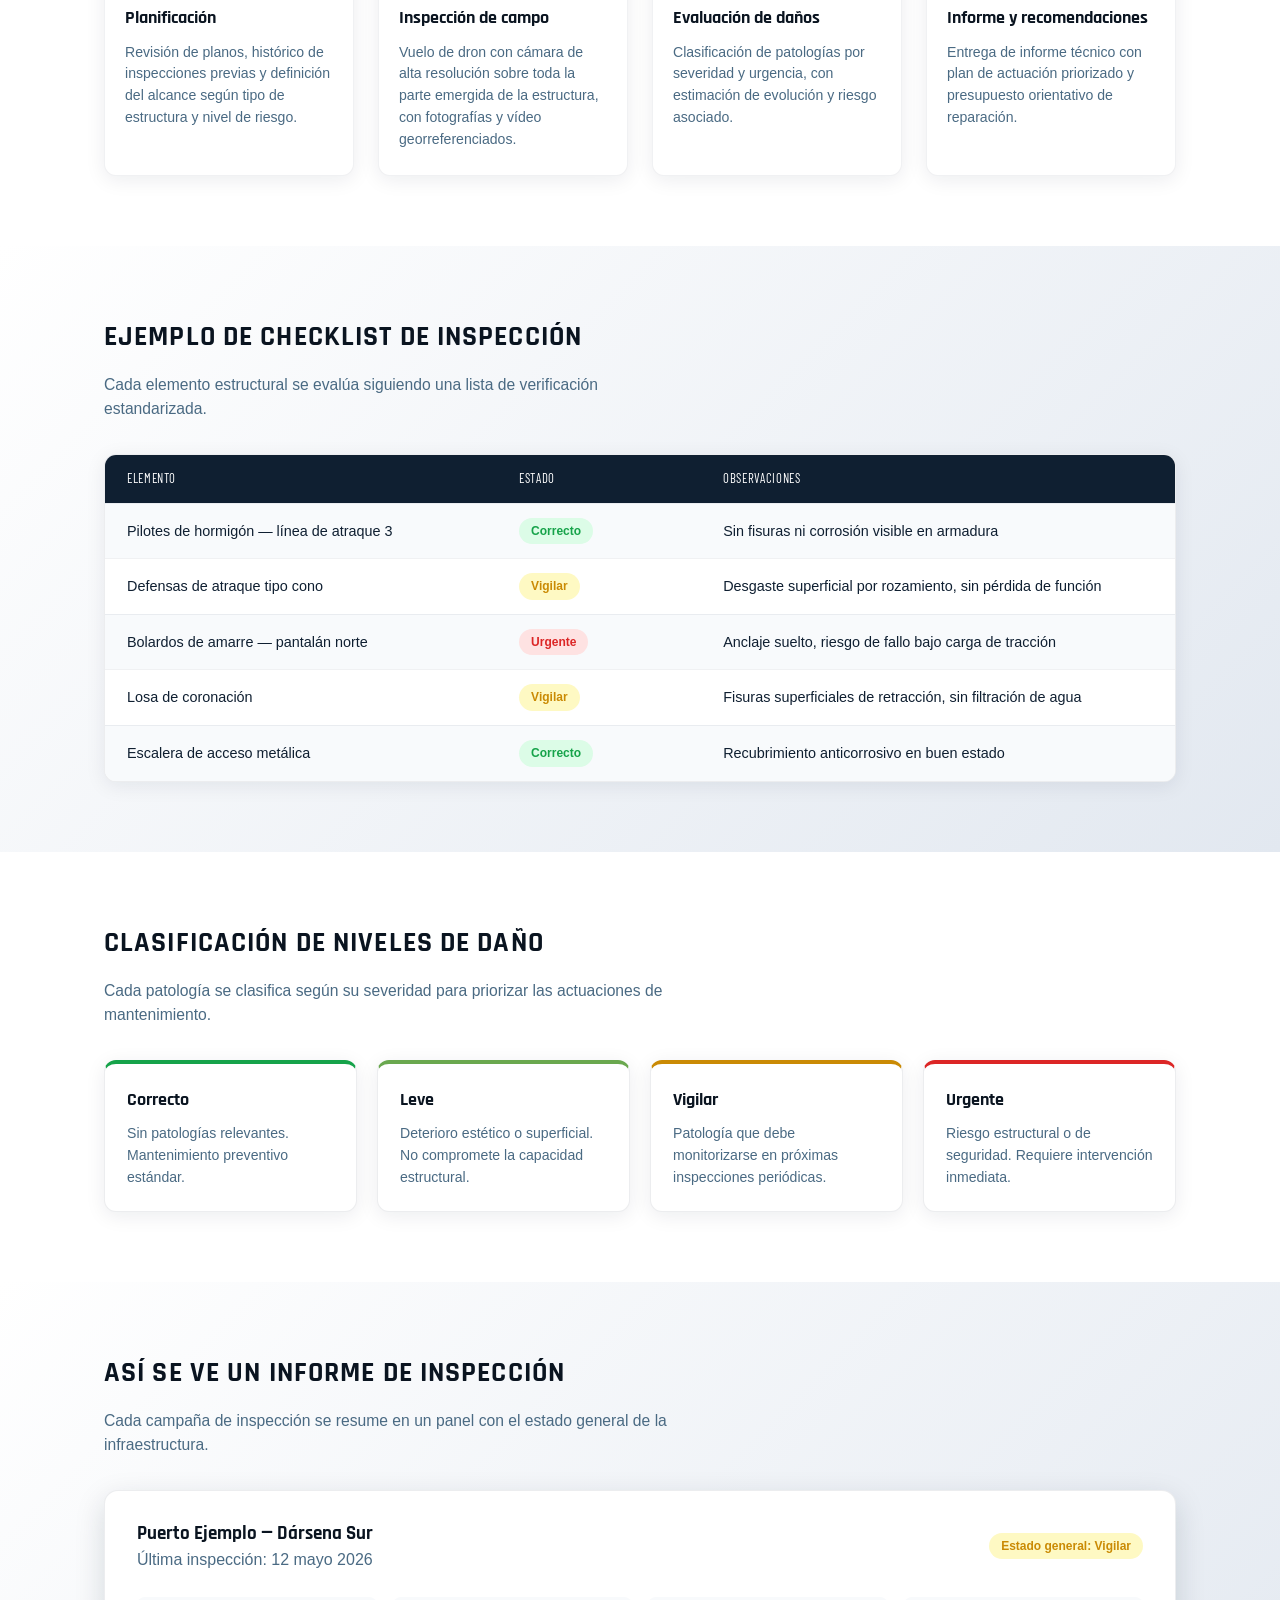
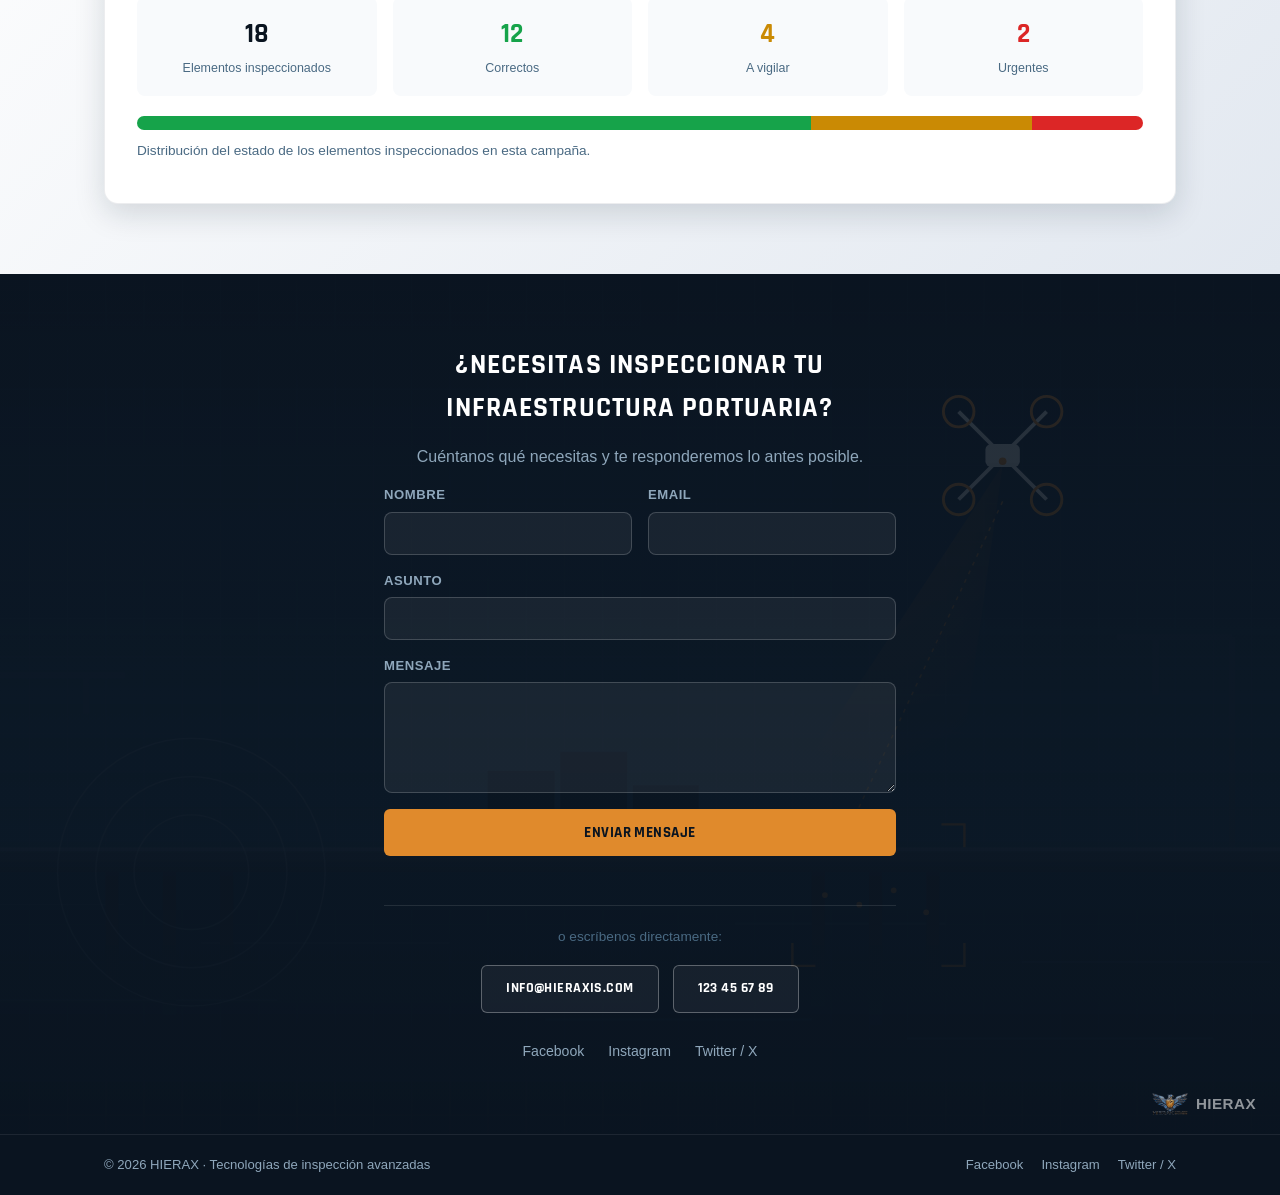
==== commit fb280a2c: "Add files via upload" ====
--- a/index.html
+++ b/index.html
@@ -72,7 +72,10 @@
           <li><a href="#danos">Niveles de daño</a></li>
           <li><a href="#informe">Informe</a></li>
           <li><a href="#contacto" class="nav-cta">Contacto</a></li>
-          <li class="lang-switch-item"><a href="index-en.html" class="lang-switch-btn" title="Switch to English">EN | ES</a></li>
+          <li class="lang-switch-item">
+            <a href="index.html" class="lang-btn lang-btn-active" aria-current="page">ES</a>
+            <a href="index-en.html" class="lang-btn">EN</a>
+          </li>
         </ul>
       </nav>
     </div>
@@ -88,7 +91,8 @@
   <div class="hero-overlay-graphic"></div>
   
   <div class="container hero-inner">
-    <h1 class="hero-headline">TECNOLOGÍAS DE INSPECCIÓN AVANZADAS CON DRONES</h1>
+    <p class="hero-eyebrow">Inspección portuaria · Tecnología UAS avanzada</p>
+    <h1 class="hero-headline">TECNOLOGÍAS DE INSPECCIÓN AVANZADAS CON <span class="accent-word">DRONES</span></h1>
 
     <p class="hero-description">
       En HIERAX Intelligent Solutions evaluamos el estado estructural de muelles, pantalanes, escolleras y grúas de carga para anticipar fallos, priorizar mantenimiento y garantizar la seguridad de las operaciones portuarias usando las últimas tecnologías en UAS y sistemas informáticos avanzados.
@@ -395,9 +399,39 @@
   <section id="contacto" class="section section-cta">
     <div class="container cta-inner">
       <h2>¿Necesitas inspeccionar tu infraestructura portuaria?</h2>
-      <p>Contáctanos para programar una campaña de inspección o resolver dudas sobre el estado de tus estructuras.</p>
-      <div class="contact-list">
-        <a href="mailto:info@hieraxis.com" class="btn btn-primary">info@hieraxis.com</a>
+      <p>Cuéntanos qué necesitas y te responderemos lo antes posible.</p>
+
+      <!-- ⚠️ IMPORTANTE: esto es un sitio estático (sin servidor propio), así que el formulario
+           necesita un servicio externo gratuito para recibir los envíos por email, por ejemplo Formspree:
+           1) Entra en https://formspree.io y crea una cuenta gratuita
+           2) Crea un formulario nuevo y copia el "endpoint" que te dan (algo como https://formspree.io/f/xxxxxxx)
+           3) Sustituye TU_ID_DE_FORMSPREE en el atributo action de abajo por ese endpoint -->
+      <form class="contact-form" action="https://formspree.io/f/TU_ID_DE_FORMSPREE" method="POST" novalidate>
+        <div class="form-row">
+          <div class="form-field">
+            <label for="cf-name">Nombre</label>
+            <input type="text" id="cf-name" name="name" autocomplete="name" required>
+          </div>
+          <div class="form-field">
+            <label for="cf-email">Email</label>
+            <input type="email" id="cf-email" name="email" autocomplete="email" required>
+          </div>
+        </div>
+        <div class="form-field">
+          <label for="cf-subject">Asunto</label>
+          <input type="text" id="cf-subject" name="subject" required>
+        </div>
+        <div class="form-field">
+          <label for="cf-message">Mensaje</label>
+          <textarea id="cf-message" name="message" rows="5" required></textarea>
+        </div>
+        <button type="submit" class="btn btn-primary btn-lg">Enviar mensaje</button>
+        <p class="form-status" id="cfStatus" role="status" aria-live="polite"></p>
+      </form>
+
+      <div class="contact-list contact-list-alt">
+        <span class="muted small">o escríbenos directamente:</span>
+        <a href="mailto:info@hieraxis.com" class="btn btn-outline">info@hieraxis.com</a>
         <!-- ⚠️ Sustituye por tu teléfono real antes de publicar -->
         <a href="tel:+34123456789" class="btn btn-outline">123 45 67 89</a>
       </div>
--- a/styles.css
+++ b/styles.css
@@ -212,25 +212,38 @@
 
 /* Selector de idioma */
 .lang-switch-item {
+  display: flex;
+  align-items: center;
+  gap: 6px;
   margin-left: 10px;
   padding-left: 10px;
   border-left: 1px solid rgba(255, 255, 255, 0.25);
 }
 
-.lang-switch-btn {
-  border: 1px solid rgba(0, 0, 0, 0.6);
-  background: rgba(11, 26, 42, 0.4);
-  padding: 6px 14px;
+.lang-btn {
+  border: 1px solid rgba(255, 255, 255, 0.3);
+  background: transparent;
+  color: rgba(255, 255, 255, 0.75);
+  padding: 6px 12px;
   border-radius: 20px;
-  font-size: 1rem !important;
-  letter-spacing: 0.05em;
+  font-size: 0.85rem !important;
   font-weight: 800;
-}
-
-.lang-switch-btn:hover {
-  background: var(--white);
+  letter-spacing: 0.04em;
+  text-shadow: none !important;
+  text-decoration: none;
+  transition: background 0.15s ease, color 0.15s ease, border-color 0.15s ease;
+}
+
+.lang-btn:hover {
+  border-color: var(--accent);
+  color: var(--white);
+}
+
+.lang-btn-active,
+.lang-btn-active:hover {
+  background: var(--accent);
   color: var(--navy-950) !important;
-  text-shadow: none !important;
+  border-color: var(--accent);
 }
 
 .nav-toggle {
@@ -253,14 +266,14 @@
 /* Hero Section */
 .hero {
   position: relative;
-  min-height: calc(100vh - 108px);
-  margin-top: 108px;
+  min-height: 100vh;
+  margin-top: 0;
   display: flex;
   align-items: center;
   color: var(--white);
   overflow: hidden;
   background: var(--navy-950);
-  padding: 40px 0;
+  padding: 148px 0 40px;
   scroll-margin-top: 122px;
 }
 
@@ -326,20 +339,47 @@
 }
 .hero-watermark .header-logo { height: 22px; opacity: 0.85; filter: none; border: none; box-shadow: none; }
 
+.hero-eyebrow {
+  display: inline-flex;
+  align-items: center;
+  gap: 8px;
+  font-family: var(--font-sublogo);
+  font-size: 0.9rem;
+  font-weight: 700;
+  letter-spacing: 0.14em;
+  text-transform: uppercase;
+  color: var(--accent);
+  margin-bottom: 14px;
+  text-shadow: 0 2px 8px rgba(0, 0, 0, 0.7);
+}
+.hero-eyebrow::before {
+  content: "";
+  width: 28px;
+  height: 2px;
+  background: var(--accent);
+  display: inline-block;
+}
+
 .hero-headline {
   font-family: var(--font-tech);
-  font-size: clamp(1.8rem, 3.2vw, 2.6rem);
+  font-size: clamp(2rem, 3.6vw, 3rem);
   font-weight: 800;
-  letter-spacing: 0.08em;
+  letter-spacing: 0.06em;
   color: #ffffff;
   text-transform: uppercase;
   margin-bottom: 20px;
   max-width: 920px;
-  line-height: 1.25;
-  background: linear-gradient(180deg, #ffffff 0%, #f1f5f9 45%, #cbd5e1 100%);
+  line-height: 1.22;
+  background: linear-gradient(180deg, #ffffff 0%, #eef2f6 45%, #cfd9e3 100%);
   -webkit-background-clip: text;
   -webkit-text-fill-color: transparent;
-  filter: drop-shadow(0 4px 16px rgba(0, 0, 0, 0.8));
+  filter: drop-shadow(0 6px 22px rgba(0, 0, 0, 0.85));
+}
+
+.accent-word {
+  background: linear-gradient(180deg, #ffd699 0%, var(--accent) 55%, #b56a1f 100%);
+  -webkit-background-clip: text;
+  -webkit-text-fill-color: transparent;
 }
 
 .hero-description {
@@ -870,6 +910,70 @@
 .bar-ok { background: var(--ok); }
 .bar-warn { background: var(--warn); }
 .bar-danger { background: var(--danger); }
+
+/* Formulario de contacto */
+.contact-form {
+  max-width: 560px;
+  margin: 0 auto 20px;
+  text-align: left;
+}
+.form-row {
+  display: grid;
+  grid-template-columns: 1fr 1fr;
+  gap: 16px;
+}
+.form-field {
+  display: flex;
+  flex-direction: column;
+  gap: 6px;
+  margin-bottom: 16px;
+}
+.form-field label {
+  font-size: 0.82rem;
+  font-weight: 700;
+  color: var(--steel-300);
+  text-transform: uppercase;
+  letter-spacing: 0.04em;
+}
+.form-field input,
+.form-field textarea {
+  font-family: inherit;
+  font-size: 0.95rem;
+  padding: 12px 14px;
+  border-radius: 8px;
+  border: 1px solid rgba(255, 255, 255, 0.18);
+  background: rgba(255, 255, 255, 0.06);
+  color: var(--white);
+  resize: vertical;
+  transition: border-color 0.15s ease, background 0.15s ease;
+}
+.form-field input::placeholder,
+.form-field textarea::placeholder { color: rgba(255,255,255,0.35); }
+.form-field input:focus,
+.form-field textarea:focus {
+  outline: none;
+  border-color: var(--accent);
+  background: rgba(255, 255, 255, 0.1);
+}
+.contact-form .btn { width: 100%; cursor: pointer; border: none; }
+.form-status {
+  margin: 12px 0 0;
+  font-size: 0.88rem;
+  min-height: 1.2em;
+}
+.form-status.ok { color: var(--ok); }
+.form-status.error { color: var(--danger); }
+
+.contact-list-alt {
+  margin-top: 8px;
+  padding-top: 20px;
+  border-top: 1px solid rgba(255,255,255,0.1);
+}
+.contact-list-alt .muted.small { width: 100%; margin-bottom: 4px; }
+
+@media (max-width: 560px) {
+  .form-row { grid-template-columns: 1fr; }
+}
 
 /* CTA */
 .section-cta {
@@ -970,7 +1074,7 @@
   .lang-switch-item { margin-left: 0; padding-left: 0; border-left: none; }
   .checklist-head, .checklist-row { grid-template-columns: 1fr; gap: 4px; }
   .checklist-head span:not(:first-child) { display: none; }
-  .hero { min-height: auto; padding: 48px 0 40px; margin-top: 84px; }
+  .hero { min-height: 100vh; padding: 132px 0 40px; margin-top: 0; }
   .hero-overlay-graphic { background-size: 55%; opacity: 0.5; }
   .section { scroll-margin-top: 98px; }
 }
@@ -979,8 +1083,9 @@
   .grid-4 { grid-template-columns: 1fr; }
   .process { grid-template-columns: 1fr; }
   .dashboard-grid { grid-template-columns: repeat(2, 1fr); }
-  .hero { padding: 30px 0; min-height: auto; margin-top: 68px; }
-  .hero-headline { font-size: 1.4rem; }
+  .hero { padding: 98px 0 30px; min-height: 100vh; margin-top: 0; }
+  .hero-headline { font-size: 1.55rem; }
+  .hero-eyebrow { font-size: 0.75rem; letter-spacing: 0.1em; }
   .hero-description { font-size: 1rem; min-height: auto; }
   .hero-actions { flex-direction: column; }
   .hero-actions .btn { width: 100%; text-align: center; }
@@ -1001,6 +1106,6 @@
   .header-logo { height: 42px; }
   .site-header { min-height: 58px; height: 58px; }
   .header-inner { min-height: 58px; height: 58px; }
-  .hero { min-height: auto; margin-top: 58px; }
+  .hero { padding-top: 88px; margin-top: 0; }
   .section { scroll-margin-top: 72px; }
 }
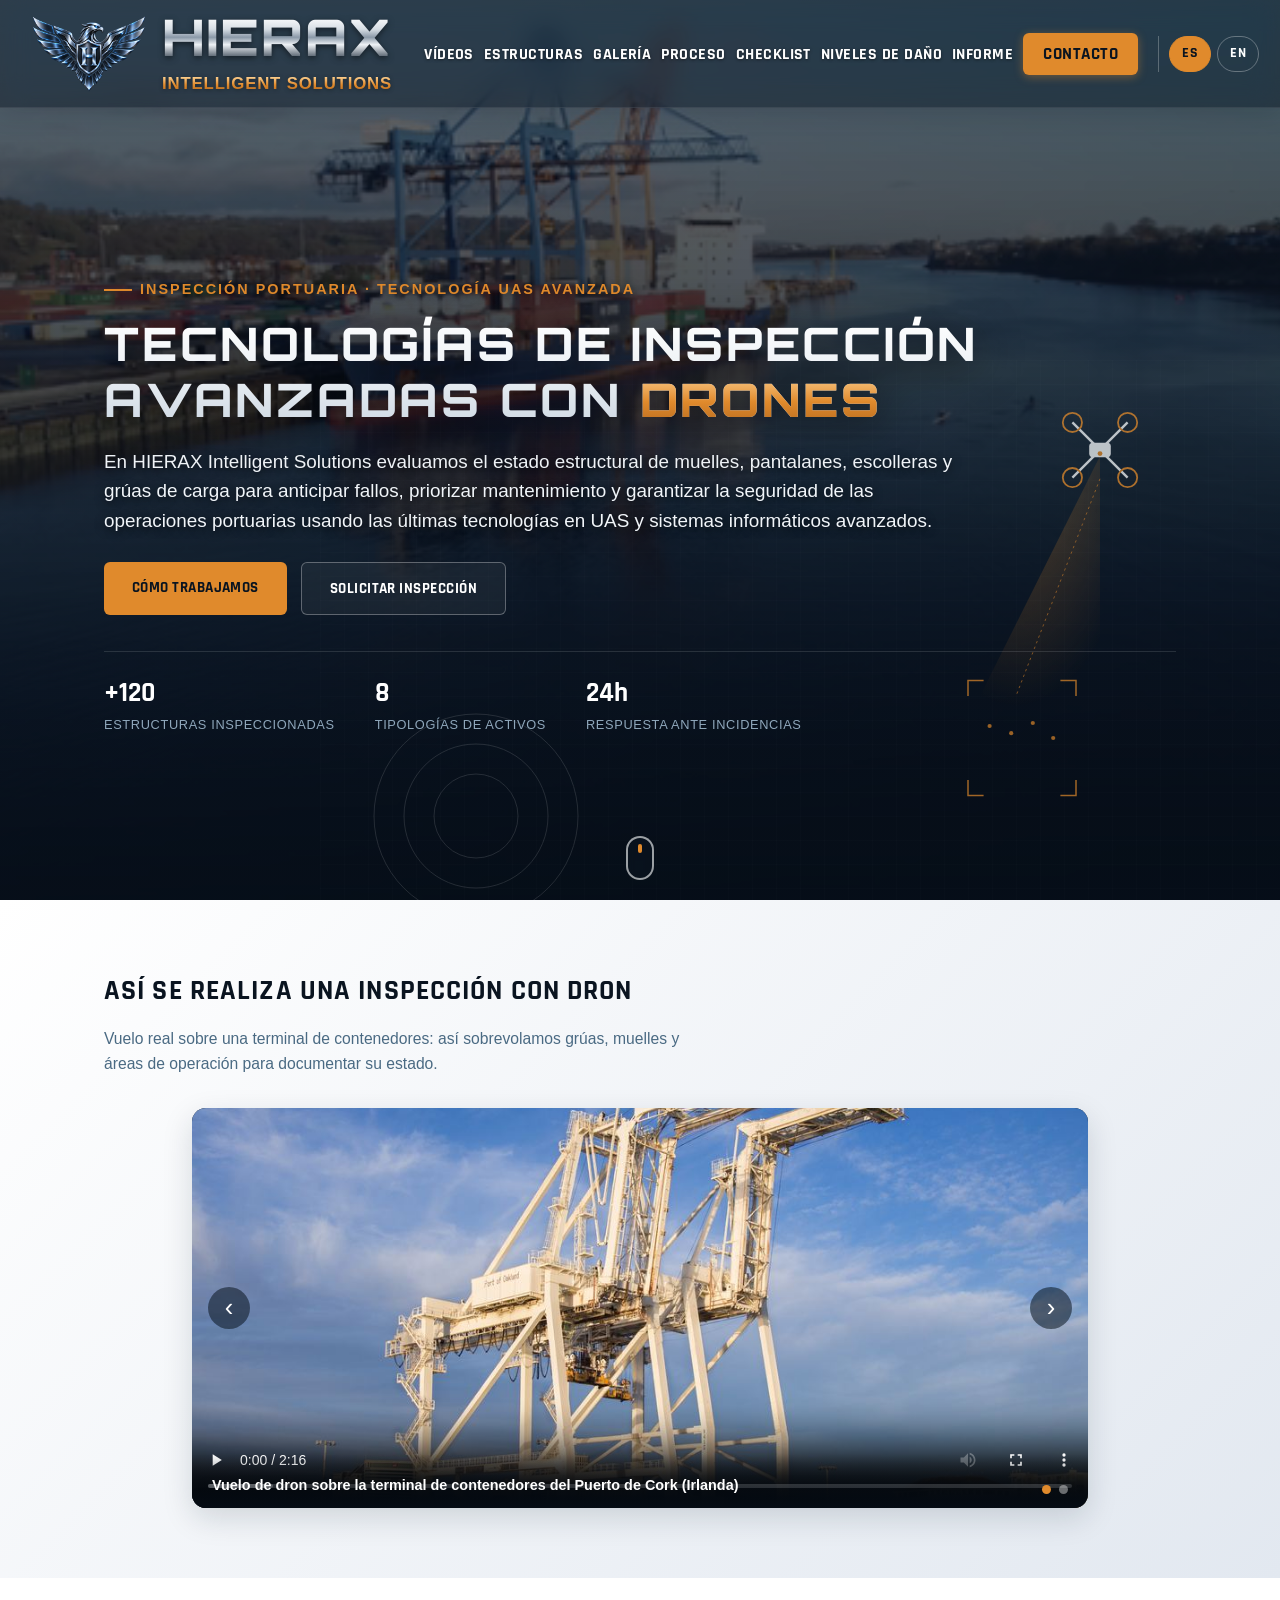
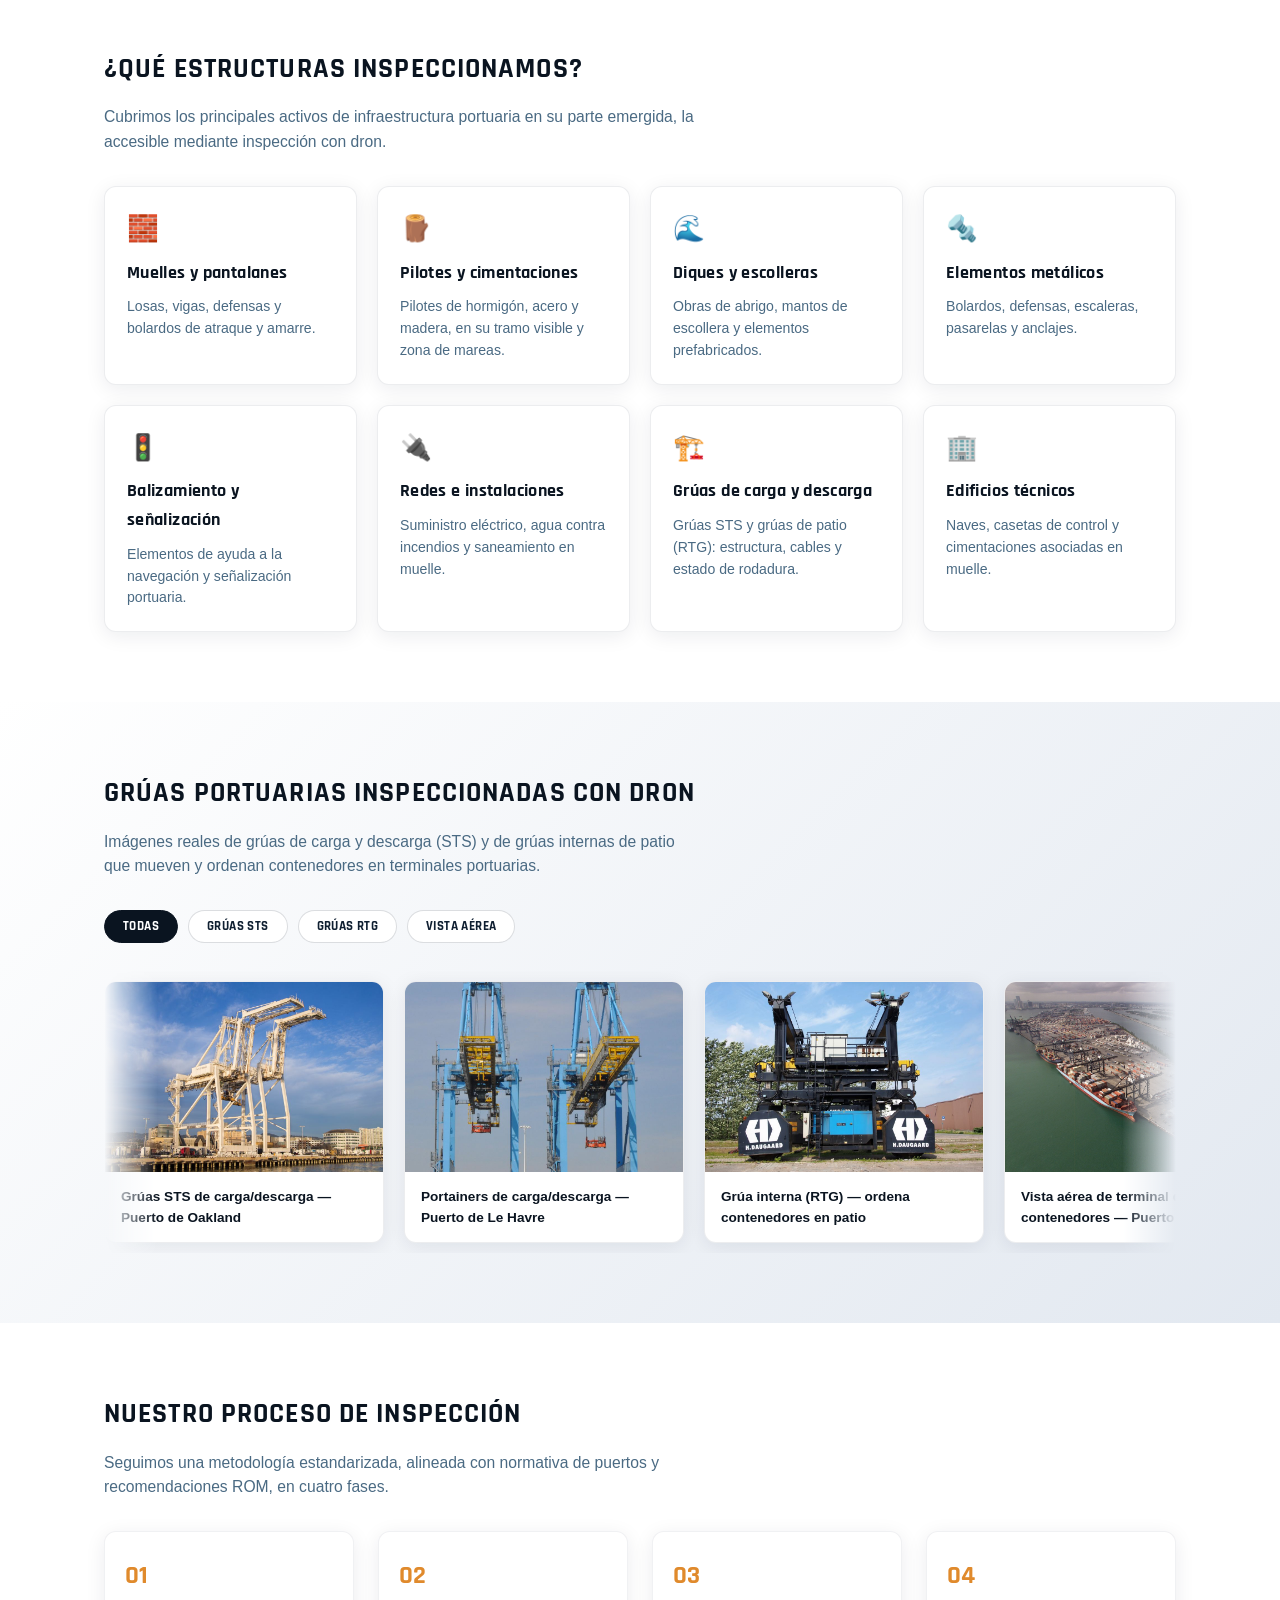
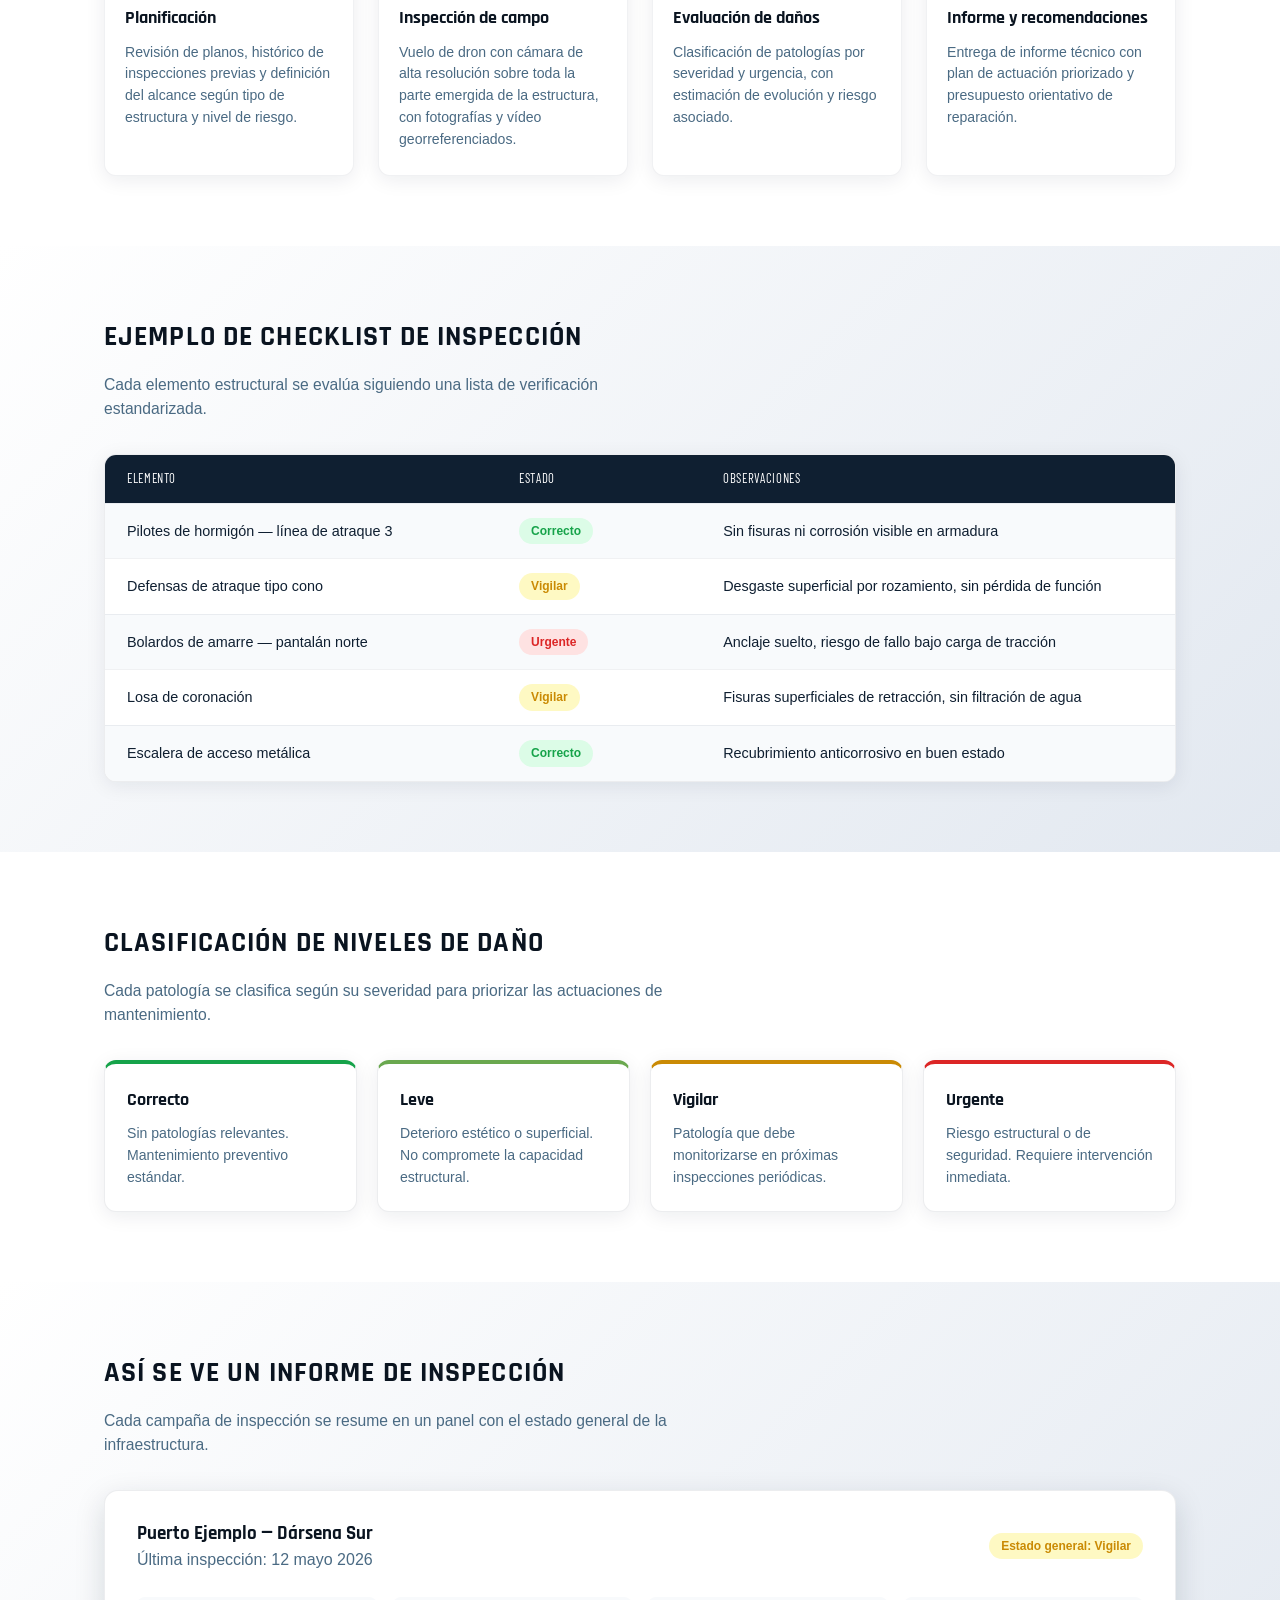
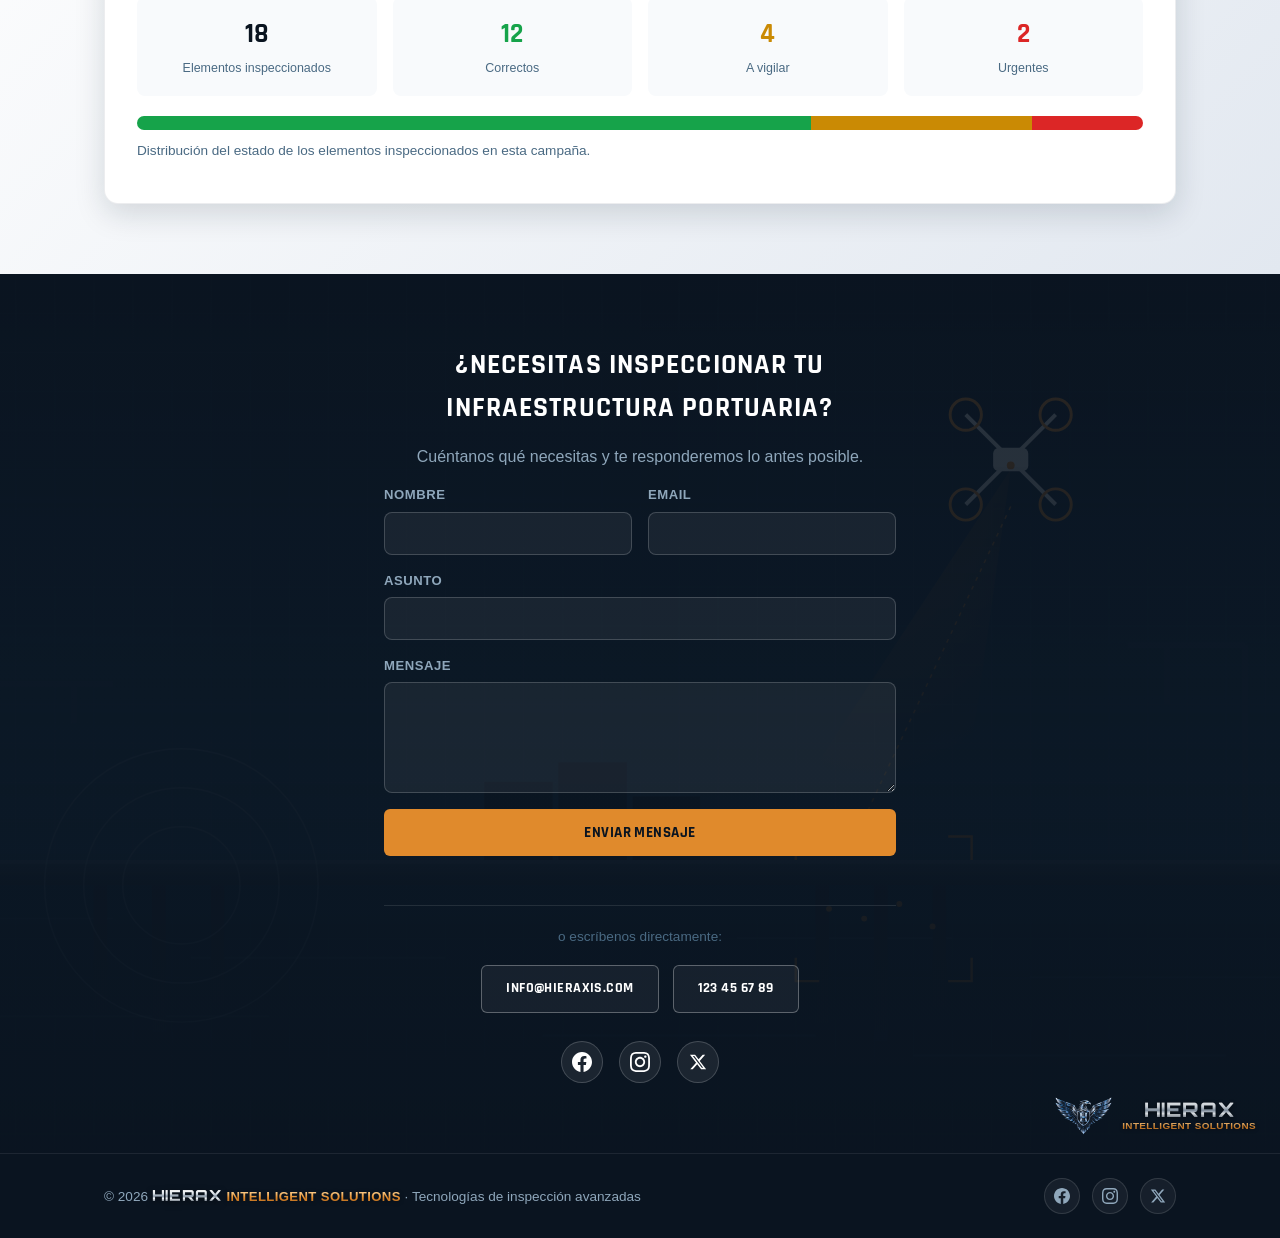
==== commit 7c63286f: "Add files via upload" ====
--- a/index.html
+++ b/index.html
@@ -55,8 +55,12 @@
   <header class="site-header">
     <div class="header-inner">
       <div class="brand">
-        <a href="#top" class="brand-link" aria-label="Inicio - HIERAX">
-          <img src="assets/logo-icon.png" alt="HIERAX Emblem" class="header-logo">
+        <a href="#top" class="brand-link" aria-label="Inicio - HIERAX Intelligent Solutions">
+          <img src="assets/logo-icon.png" alt="HIERAX Intelligent Solutions - inspección portuaria con drones" class="header-logo">
+          <span class="brand-text">
+            <span class="brand-name-hierax">HIERAX</span>
+            <span class="brand-name-sub">INTELLIGENT SOLUTIONS</span>
+          </span>
         </a>
       </div>
       <nav class="main-nav">
@@ -406,7 +410,7 @@
            1) Entra en https://formspree.io y crea una cuenta gratuita
            2) Crea un formulario nuevo y copia el "endpoint" que te dan (algo como https://formspree.io/f/xxxxxxx)
            3) Sustituye TU_ID_DE_FORMSPREE en el atributo action de abajo por ese endpoint -->
-      <form class="contact-form" action="https://formspree.io/f/TU_ID_DE_FORMSPREE" method="POST" novalidate>
+      <form class="contact-form" action="https://formsubmit.co/ajax/info@hieraxis.com" method="POST" novalidate>
         <div class="form-row">
           <div class="form-field">
             <label for="cf-name">Nombre</label>
@@ -436,14 +440,17 @@
         <a href="tel:+34123456789" class="btn btn-outline">123 45 67 89</a>
       </div>
       <div class="social-links">
-        <a href="https://facebook.com/hierax_is" target="_blank" rel="noopener">Facebook</a>
-        <a href="https://instagram.com/hierax_is" target="_blank" rel="noopener">Instagram</a>
-        <a href="https://twitter.com/hierax_is" target="_blank" rel="noopener">Twitter / X</a>
+        <a href="https://facebook.com/hierax_is" target="_blank" rel="noopener" aria-label="Facebook" class="social-icon-btn"><svg viewBox="0 0 24 24" width="20" height="20" fill="currentColor" aria-hidden="true"><path d="M24 12.073c0-6.627-5.373-12-12-12s-12 5.373-12 12c0 5.99 4.388 10.954 10.125 11.854v-8.385H7.078v-3.47h3.047V9.43c0-3.007 1.792-4.669 4.533-4.669 1.312 0 2.686.235 2.686.235v2.953H15.83c-1.491 0-1.956.925-1.956 1.874v2.25h3.328l-.532 3.47h-2.796v8.385C19.612 23.027 24 18.062 24 12.073z"/></svg></a>
+        <a href="https://instagram.com/hierax_is" target="_blank" rel="noopener" aria-label="Instagram" class="social-icon-btn"><svg viewBox="0 0 24 24" width="20" height="20" fill="currentColor" aria-hidden="true"><path d="M12 2.163c3.204 0 3.584.012 4.85.07 3.252.148 4.771 1.691 4.919 4.919.058 1.265.069 1.645.069 4.849 0 3.205-.012 3.584-.069 4.849-.149 3.225-1.664 4.771-4.919 4.919-1.266.058-1.644.07-4.85.07-3.204 0-3.584-.012-4.849-.07-3.26-.149-4.771-1.699-4.919-4.92-.058-1.265-.07-1.644-.07-4.849 0-3.204.013-3.583.07-4.849.149-3.227 1.664-4.771 4.919-4.919 1.266-.057 1.645-.069 4.849-.069zm0-2.163c-3.259 0-3.667.014-4.947.072-4.358.2-6.78 2.618-6.98 6.98-.059 1.281-.073 1.689-.073 4.948 0 3.259.014 3.668.072 4.948.2 4.358 2.618 6.78 6.98 6.98 1.281.058 1.689.072 4.948.072 3.259 0 3.668-.014 4.948-.072 4.354-.2 6.782-2.618 6.979-6.98.059-1.28.073-1.689.073-4.948 0-3.259-.014-3.667-.072-4.947-.196-4.354-2.617-6.78-6.979-6.98-1.281-.059-1.69-.073-4.949-.073zm0 5.838c-3.403 0-6.162 2.759-6.162 6.162s2.759 6.163 6.162 6.163 6.162-2.759 6.162-6.163c0-3.403-2.759-6.162-6.162-6.162zm0 10.162c-2.209 0-4-1.79-4-4 0-2.209 1.791-4 4-4s4 1.791 4 4c0 2.21-1.791 4-4 4zm6.406-11.845c-.796 0-1.441.645-1.441 1.44s.645 1.44 1.441 1.44c.795 0 1.439-.645 1.439-1.44s-.644-1.44-1.439-1.44z"/></svg></a>
+        <a href="https://twitter.com/hierax_is" target="_blank" rel="noopener" aria-label="X (Twitter)" class="social-icon-btn"><svg viewBox="0 0 24 24" width="18" height="18" fill="currentColor" aria-hidden="true"><path d="M18.244 2.25h3.308l-7.227 8.26 8.502 11.24H16.17l-5.214-6.817L4.99 21.75H1.68l7.73-8.835L1.254 2.25H8.08l4.713 6.231zm-1.161 17.52h1.833L7.084 4.126H5.117z"/></svg></a>
       </div>
     </div>
     <div class="hero-watermark">
       <img src="assets/logo-icon.png" alt="HIERAX" class="header-logo">
-      <span>HIERAX</span>
+      <span class="watermark-text">
+        <span class="brand-name-hierax">HIERAX</span>
+        <span class="brand-name-sub">INTELLIGENT SOLUTIONS</span>
+      </span>
     </div>
   </section>
 
@@ -451,11 +458,11 @@
 
 <footer class="site-footer">
   <div class="container footer-inner">
-    <span>© 2026 HIERAX · Tecnologías de inspección avanzadas</span>
+    <span>© 2026 <span class="footer-brand"><span class="brand-name-hierax">HIERAX</span> <span class="brand-name-sub">INTELLIGENT SOLUTIONS</span></span> · Tecnologías de inspección avanzadas</span>
     <div class="footer-social">
-      <a href="https://facebook.com/hierax_is" target="_blank" rel="noopener">Facebook</a>
-      <a href="https://instagram.com/hierax_is" target="_blank" rel="noopener">Instagram</a>
-      <a href="https://twitter.com/hierax_is" target="_blank" rel="noopener">Twitter / X</a>
+      <a href="https://facebook.com/hierax_is" target="_blank" rel="noopener" aria-label="Facebook" class="social-icon-btn"><svg viewBox="0 0 24 24" width="20" height="20" fill="currentColor" aria-hidden="true"><path d="M24 12.073c0-6.627-5.373-12-12-12s-12 5.373-12 12c0 5.99 4.388 10.954 10.125 11.854v-8.385H7.078v-3.47h3.047V9.43c0-3.007 1.792-4.669 4.533-4.669 1.312 0 2.686.235 2.686.235v2.953H15.83c-1.491 0-1.956.925-1.956 1.874v2.25h3.328l-.532 3.47h-2.796v8.385C19.612 23.027 24 18.062 24 12.073z"/></svg></a>
+      <a href="https://instagram.com/hierax_is" target="_blank" rel="noopener" aria-label="Instagram" class="social-icon-btn"><svg viewBox="0 0 24 24" width="20" height="20" fill="currentColor" aria-hidden="true"><path d="M12 2.163c3.204 0 3.584.012 4.85.07 3.252.148 4.771 1.691 4.919 4.919.058 1.265.069 1.645.069 4.849 0 3.205-.012 3.584-.069 4.849-.149 3.225-1.664 4.771-4.919 4.919-1.266.058-1.644.07-4.85.07-3.204 0-3.584-.012-4.849-.07-3.26-.149-4.771-1.699-4.919-4.92-.058-1.265-.07-1.644-.07-4.849 0-3.204.013-3.583.07-4.849.149-3.227 1.664-4.771 4.919-4.919 1.266-.057 1.645-.069 4.849-.069zm0-2.163c-3.259 0-3.667.014-4.947.072-4.358.2-6.78 2.618-6.98 6.98-.059 1.281-.073 1.689-.073 4.948 0 3.259.014 3.668.072 4.948.2 4.358 2.618 6.78 6.98 6.98 1.281.058 1.689.072 4.948.072 3.259 0 3.668-.014 4.948-.072 4.354-.2 6.782-2.618 6.979-6.98.059-1.28.073-1.689.073-4.948 0-3.259-.014-3.667-.072-4.947-.196-4.354-2.617-6.78-6.979-6.98-1.281-.059-1.69-.073-4.949-.073zm0 5.838c-3.403 0-6.162 2.759-6.162 6.162s2.759 6.163 6.162 6.163 6.162-2.759 6.162-6.163c0-3.403-2.759-6.162-6.162-6.162zm0 10.162c-2.209 0-4-1.79-4-4 0-2.209 1.791-4 4-4s4 1.791 4 4c0 2.21-1.791 4-4 4zm6.406-11.845c-.796 0-1.441.645-1.441 1.44s.645 1.44 1.441 1.44c.795 0 1.439-.645 1.439-1.44s-.644-1.44-1.439-1.44z"/></svg></a>
+      <a href="https://twitter.com/hierax_is" target="_blank" rel="noopener" aria-label="X (Twitter)" class="social-icon-btn"><svg viewBox="0 0 24 24" width="18" height="18" fill="currentColor" aria-hidden="true"><path d="M18.244 2.25h3.308l-7.227 8.26 8.502 11.24H16.17l-5.214-6.817L4.99 21.75H1.68l7.73-8.835L1.254 2.25H8.08l4.713 6.231zm-1.161 17.52h1.833L7.084 4.126H5.117z"/></svg></a>
     </div>
   </div>
 </footer>
--- a/styles.css
+++ b/styles.css
@@ -141,7 +141,7 @@
 }
 
 .header-logo { 
-  height: 84px; 
+  height: 76px; 
   width: auto; 
   display: block; 
   object-fit: contain;
@@ -152,6 +152,60 @@
 
 .header-logo:hover {
   transform: scale(1.02);
+}
+
+/* Bloque HIERAX + INTELLIGENT SOLUTIONS centrado exactamente en el eje vertical del halcón */
+/* Bloque de texto HIERAX + INTELLIGENT SOLUTIONS
+   Letras significativamente más grandes para abarcar y llenar la altura del logo (76px) */
+.brand-text {
+  display: flex;
+  flex-direction: column;
+  justify-content: space-between;
+  align-items: center;
+  height: 76px;                   /* Misma altura exacta que .header-logo */
+  min-height: 76px;
+  margin-left: 16px;
+  padding: 0;
+  box-sizing: border-box;
+}
+
+.brand-name-hierax {
+  display: block;
+  white-space: nowrap;
+  font-family: var(--font-tech);
+  font-size: 3.15rem;             /* Letras de HIERAX mucho más grandes para llenar la parte superior */
+  font-weight: 900;
+  letter-spacing: 0.04em;
+  line-height: 0.82;              /* Ajuste compacto para eliminar padding muerto */
+  text-transform: uppercase;
+  text-align: center;
+  background: linear-gradient(180deg, #ffffff 0%, #d7dee5 32%, #8b99a8 52%, #eef2f6 70%, #56616d 100%);
+  -webkit-background-clip: text;
+  background-clip: text;
+  -webkit-text-fill-color: transparent;
+  filter: drop-shadow(0 2px 3px rgba(0, 0, 0, 0.5));
+  margin: 0;
+  padding: 0;
+}
+
+.brand-name-sub {
+  display: block;
+  white-space: nowrap;
+  font-family: var(--font-sublogo);
+  font-size: 1.42rem;             /* Letras grandes que igualan el ancho de HIERAX y llenan la base */
+  font-weight: 800;
+  line-height: 0.95;
+  letter-spacing: 0.05em;
+  word-spacing: normal;           /* Espacio natural limpio entre INTELLIGENT y SOLUTIONS */
+  text-align: center;
+  text-transform: uppercase;
+  background: linear-gradient(180deg, #ffd699 0%, var(--accent) 55%, #b56a1f 100%);
+  -webkit-background-clip: text;
+  background-clip: text;
+  -webkit-text-fill-color: transparent;
+  filter: drop-shadow(0 1px 2px rgba(0, 0, 0, 0.4));
+  margin: 0;
+  padding: 0;
 }
 
 /* Navegación */
@@ -323,21 +377,8 @@
   width: 100%;
 }
 
-.hero-watermark {
-  position: absolute;
-  right: 24px;
-  bottom: 18px;
-  display: flex;
-  align-items: center;
-  gap: 8px;
-  color: rgba(255,255,255,0.55);
-  font-weight: 700;
-  font-size: 0.95rem;
-  letter-spacing: 0.03em;
-  pointer-events: none;
-  z-index: 2;
-}
-.hero-watermark .header-logo { height: 22px; opacity: 0.85; filter: none; border: none; box-shadow: none; }
+
+
 
 .hero-eyebrow {
   display: inline-flex;
@@ -1000,42 +1041,80 @@
 }
 .social-links {
   display: flex;
-  gap: 24px;
+  gap: 16px;
   justify-content: center;
+  align-items: center;
   flex-wrap: wrap;
 }
-.social-links a {
-  color: var(--steel-300);
+
+.social-icon-btn {
+  display: inline-flex;
+  align-items: center;
+  justify-content: center;
+  width: 42px;
+  height: 42px;
+  border-radius: 50%;
+  background: rgba(255, 255, 255, 0.07);
+  border: 1px solid rgba(255, 255, 255, 0.18);
+  color: var(--white);
   text-decoration: none;
-  font-size: 0.88rem;
-  border-bottom: 1px solid transparent;
-  transition: color 0.15s ease, border-color 0.15s ease;
-}
-.social-links a:hover { color: var(--white); border-color: var(--accent); }
+  transition: transform 0.2s ease, background 0.2s ease, border-color 0.2s ease, color 0.2s ease, box-shadow 0.2s ease;
+}
+
+.social-icon-btn svg {
+  display: block;
+  transition: transform 0.2s ease;
+}
+
+.social-icon-btn:hover {
+  background: var(--accent);
+  border-color: var(--accent);
+  color: var(--navy-950);
+  transform: translateY(-3px);
+  box-shadow: 0 4px 14px rgba(224, 138, 44, 0.4);
+}
+
+.social-icon-btn:hover svg {
+  transform: scale(1.1);
+}
 
 /* Footer */
 .site-footer {
   background: var(--navy-950);
   border-top: 1px solid rgba(255,255,255,0.08);
-  padding: 20px 0;
+  padding: 24px 0;
 }
 .footer-inner {
   display: flex;
   justify-content: space-between;
+  align-items: center;
   flex-wrap: wrap;
-  gap: 8px;
+  gap: 16px;
   color: var(--steel-300);
-  font-size: 0.82rem;
+  font-size: 0.85rem;
 }
 .footer-social {
   display: flex;
-  gap: 18px;
-}
-.footer-social a {
+  gap: 12px;
+  align-items: center;
+}
+.footer-social .social-icon-btn {
+  width: 36px;
+  height: 36px;
+  background: rgba(255, 255, 255, 0.05);
+  border: 1px solid rgba(255, 255, 255, 0.12);
   color: var(--steel-300);
-  text-decoration: none;
-}
-.footer-social a:hover { color: var(--white); }
+}
+.footer-social .social-icon-btn svg {
+  width: 16px;
+  height: 16px;
+}
+.footer-social .social-icon-btn:hover {
+  background: var(--accent);
+  border-color: var(--accent);
+  color: var(--navy-950);
+  box-shadow: 0 3px 10px rgba(224, 138, 44, 0.35);
+}
 
 /* Responsive */
 @media (max-width: 1280px) {
@@ -1053,6 +1132,9 @@
   .site-header { min-height: 84px; height: 84px; }
   .header-inner { min-height: 84px; height: 84px; padding: 0 16px; }
   .header-logo { height: 62px; }
+  .brand-text { height: 62px; margin-left: 10px; padding: 4px 0 2px; }
+  .brand-name-hierax { font-size: 2.2rem; line-height: 0.85; }
+  .brand-name-sub { font-size: 1.05rem; line-height: 0.95; }
   .main-nav { flex: none; padding-left: 0; }
   .nav-toggle { display: flex; }
   .main-nav ul {
@@ -1090,6 +1172,9 @@
   .hero-actions { flex-direction: column; }
   .hero-actions .btn { width: 100%; text-align: center; }
   .header-logo { height: 50px; }
+  .brand-text { height: 50px; margin-left: 8px; padding: 3px 0 2px; }
+  .brand-name-hierax { font-size: 1.35rem; }
+  .brand-name-sub { font-size: 0.70rem; }
   .site-header { min-height: 68px; height: 68px; }
   .header-inner { min-height: 68px; height: 68px; }
   .hero-stats { gap: 20px; }
@@ -1104,8 +1189,95 @@
 
 @media (max-width: 400px) {
   .header-logo { height: 42px; }
+  .brand-name-sub { display: none; }
+  .brand-text { padding-bottom: 0; }
+  .brand-name-hierax { font-size: 1.1rem; }
   .site-header { min-height: 58px; height: 58px; }
   .header-inner { min-height: 58px; height: 58px; }
   .hero { padding-top: 88px; margin-top: 0; }
   .section { scroll-margin-top: 72px; }
-}+}
+
+/* Marca en la marca de agua del pie (watermark) */
+.hero-watermark {
+  position: absolute;
+  right: 24px;
+  bottom: 18px;
+  display: flex;
+  align-items: center;
+  gap: 10px;
+  pointer-events: none;
+  z-index: 2;
+  opacity: 0.9;
+}
+
+.hero-watermark .header-logo {
+  height: 38px;
+  width: auto;
+  opacity: 1;
+}
+
+.watermark-text {
+  display: flex;
+  flex-direction: column;
+  align-items: center;
+  line-height: 1;
+  gap: 2px;
+}
+
+.hero-watermark .brand-name-hierax {
+  font-family: var(--font-tech);
+  font-size: 1.25rem;
+  font-weight: 800;
+  letter-spacing: 0.04em;
+  line-height: 0.9;
+  background: linear-gradient(180deg, #ffffff 0%, #d7dee5 32%, #8b99a8 52%, #eef2f6 70%, #56616d 100%);
+  -webkit-background-clip: text;
+  background-clip: text;
+  -webkit-text-fill-color: transparent;
+  filter: drop-shadow(0 1px 2px rgba(0, 0, 0, 0.6));
+}
+
+.hero-watermark .brand-name-sub {
+  font-family: var(--font-sublogo);
+  font-size: 0.62rem;
+  font-weight: 700;
+  line-height: 1;
+  letter-spacing: 0.04em;
+  word-spacing: normal;
+  background: linear-gradient(180deg, #ffd699 0%, var(--accent) 55%, #b56a1f 100%);
+  -webkit-background-clip: text;
+  background-clip: text;
+  -webkit-text-fill-color: transparent;
+}
+
+/* Marca en el copyright del footer */
+.footer-brand {
+  display: inline-flex;
+  align-items: baseline;
+  gap: 5px;
+  font-weight: 800;
+}
+
+.footer-brand .brand-name-hierax {
+  font-family: var(--font-tech);
+  font-size: 0.95rem;
+  font-weight: 800;
+  letter-spacing: 0.04em;
+  background: linear-gradient(180deg, #ffffff 0%, #d7dee5 32%, #8b99a8 52%, #eef2f6 70%, #56616d 100%);
+  -webkit-background-clip: text;
+  background-clip: text;
+  -webkit-text-fill-color: transparent;
+}
+
+.footer-brand .brand-name-sub {
+  font-family: var(--font-sublogo);
+  font-size: 0.82rem;
+  font-weight: 700;
+  letter-spacing: 0.03em;
+  word-spacing: normal;
+  background: linear-gradient(180deg, #ffd699 0%, var(--accent) 55%, #b56a1f 100%);
+  -webkit-background-clip: text;
+  background-clip: text;
+  -webkit-text-fill-color: transparent;
+}
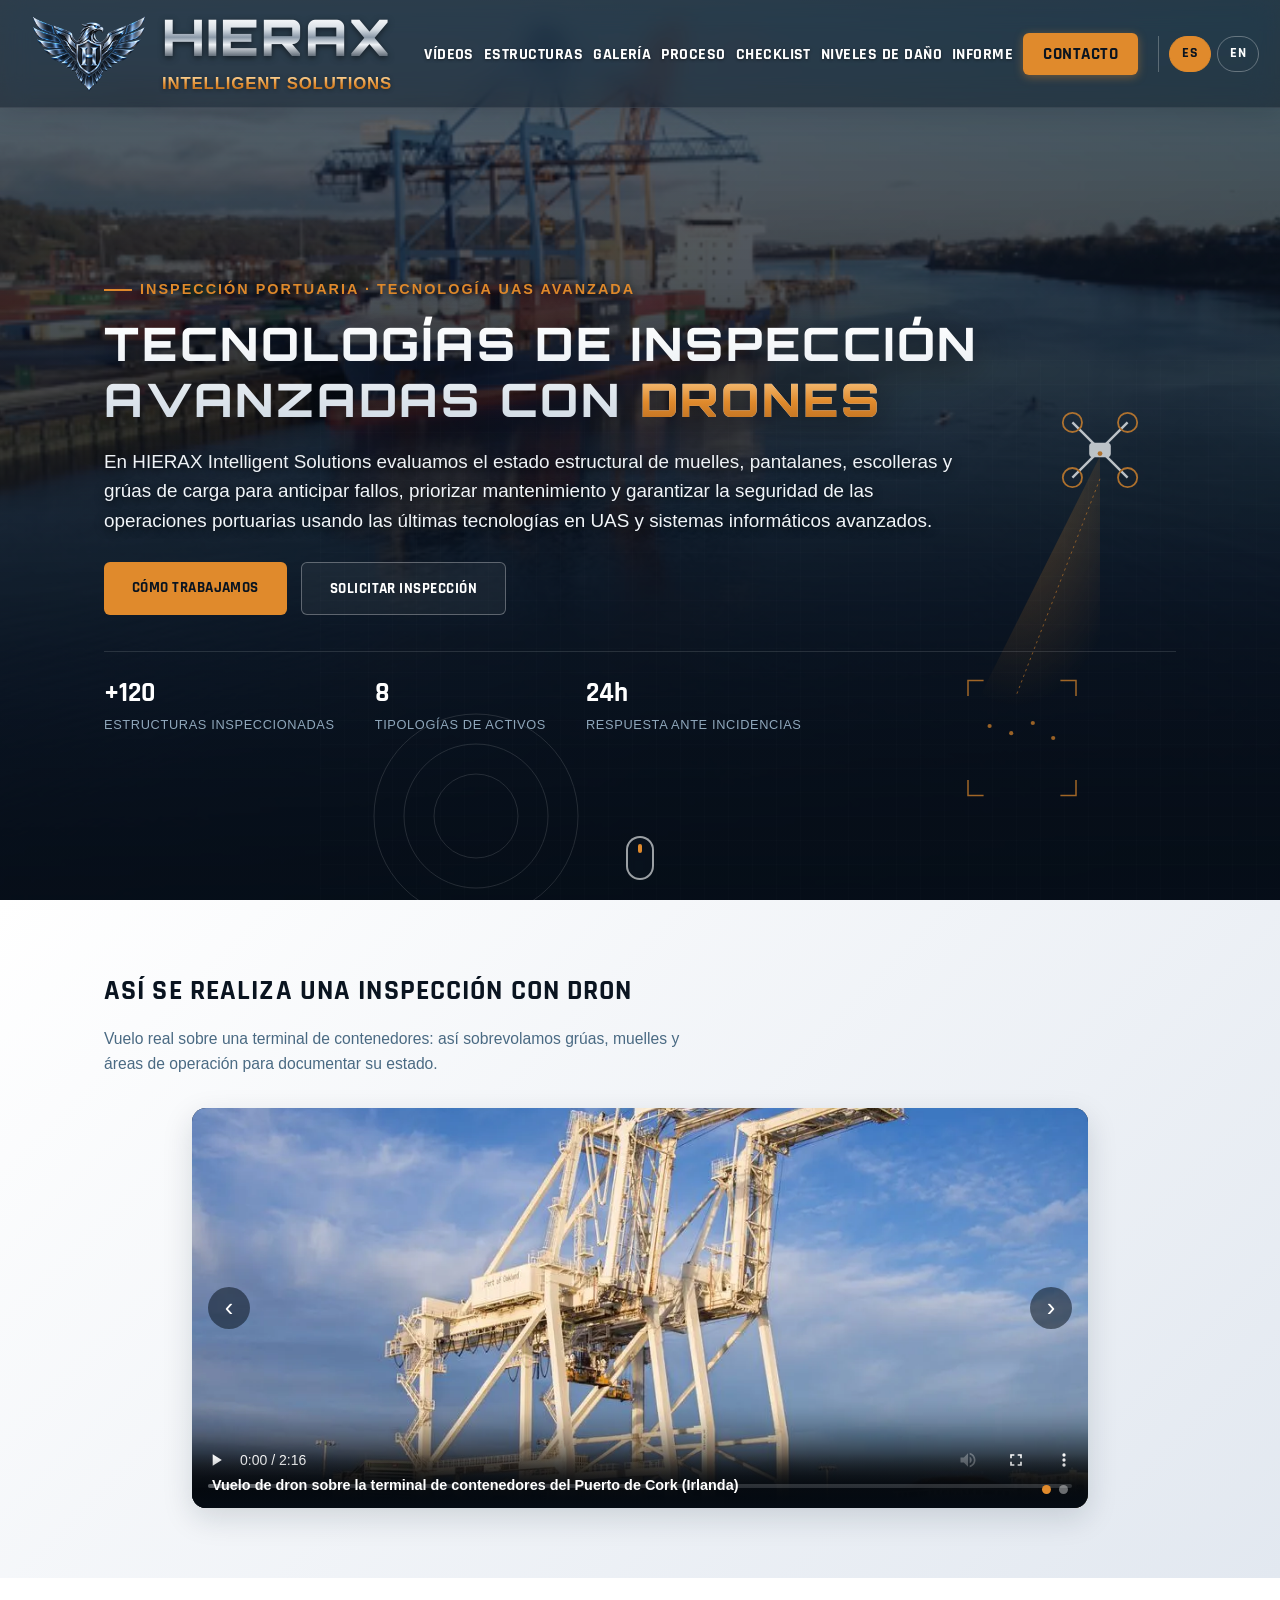
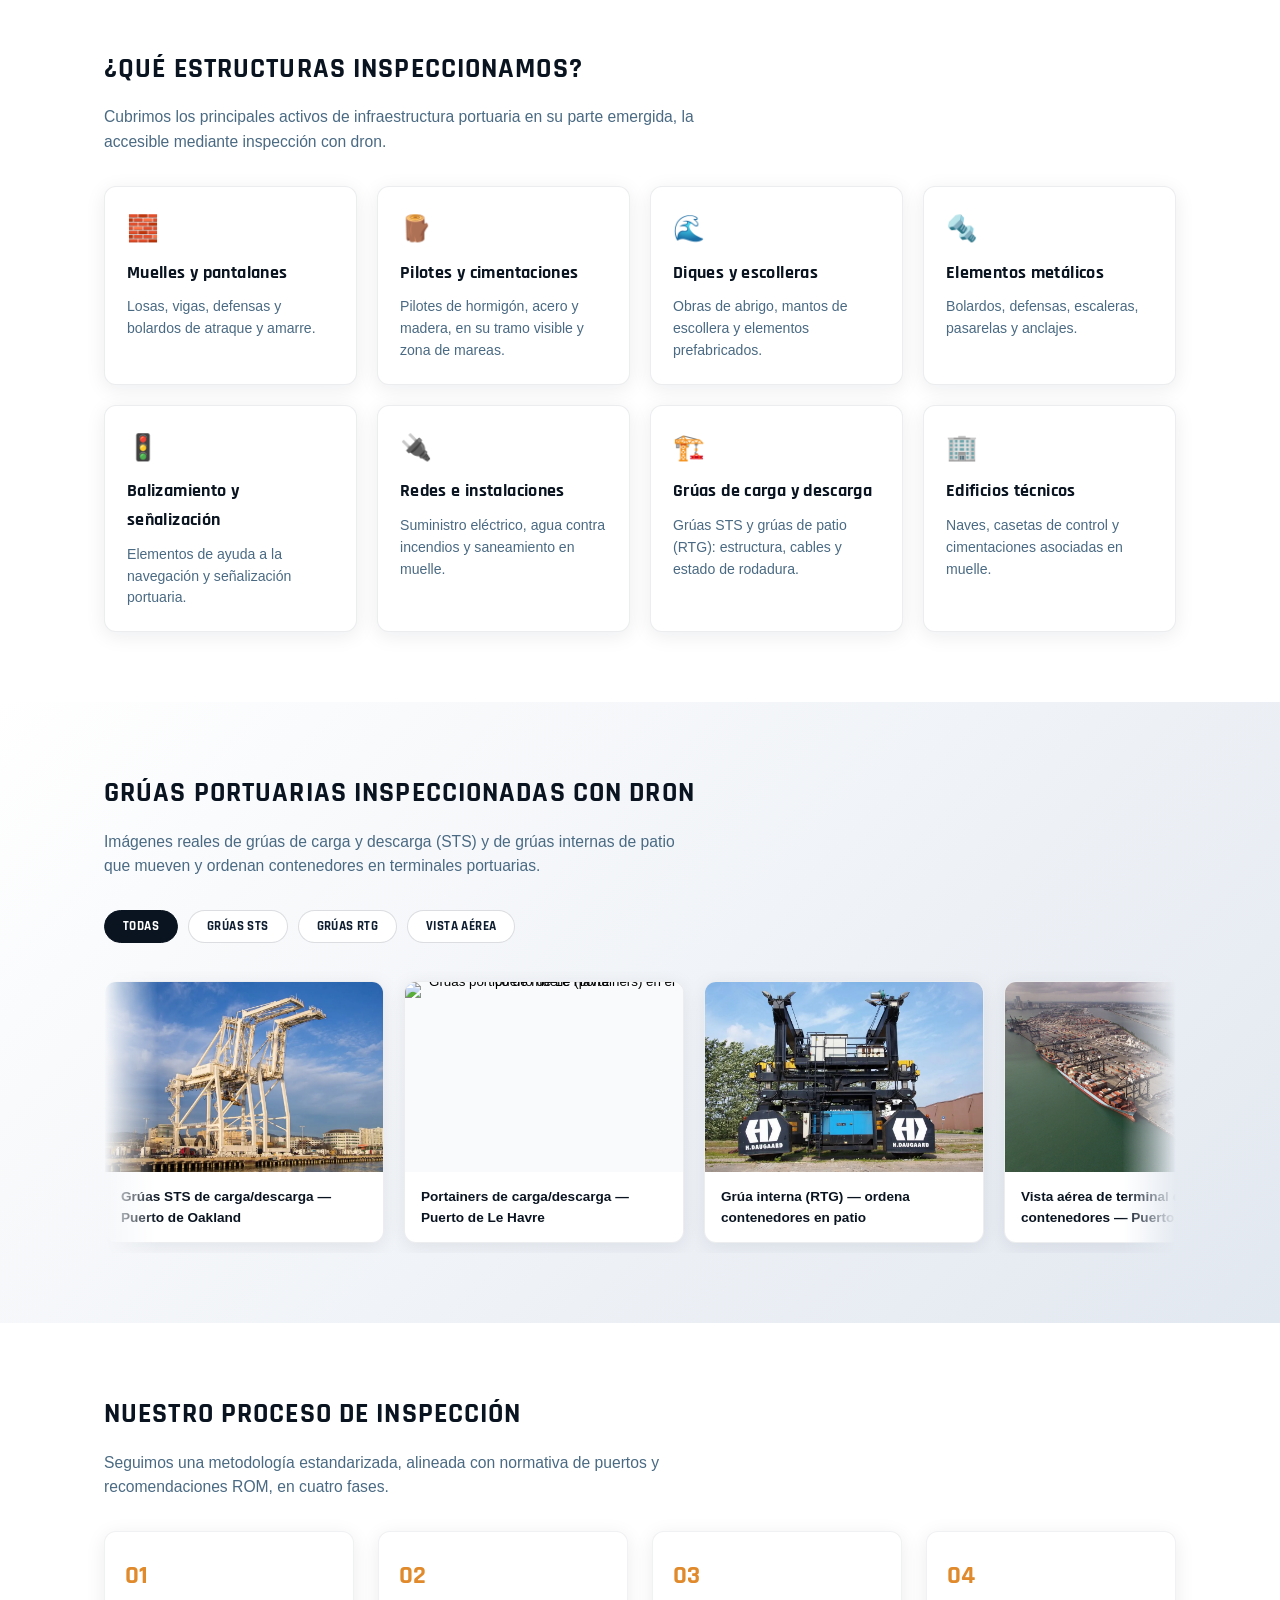
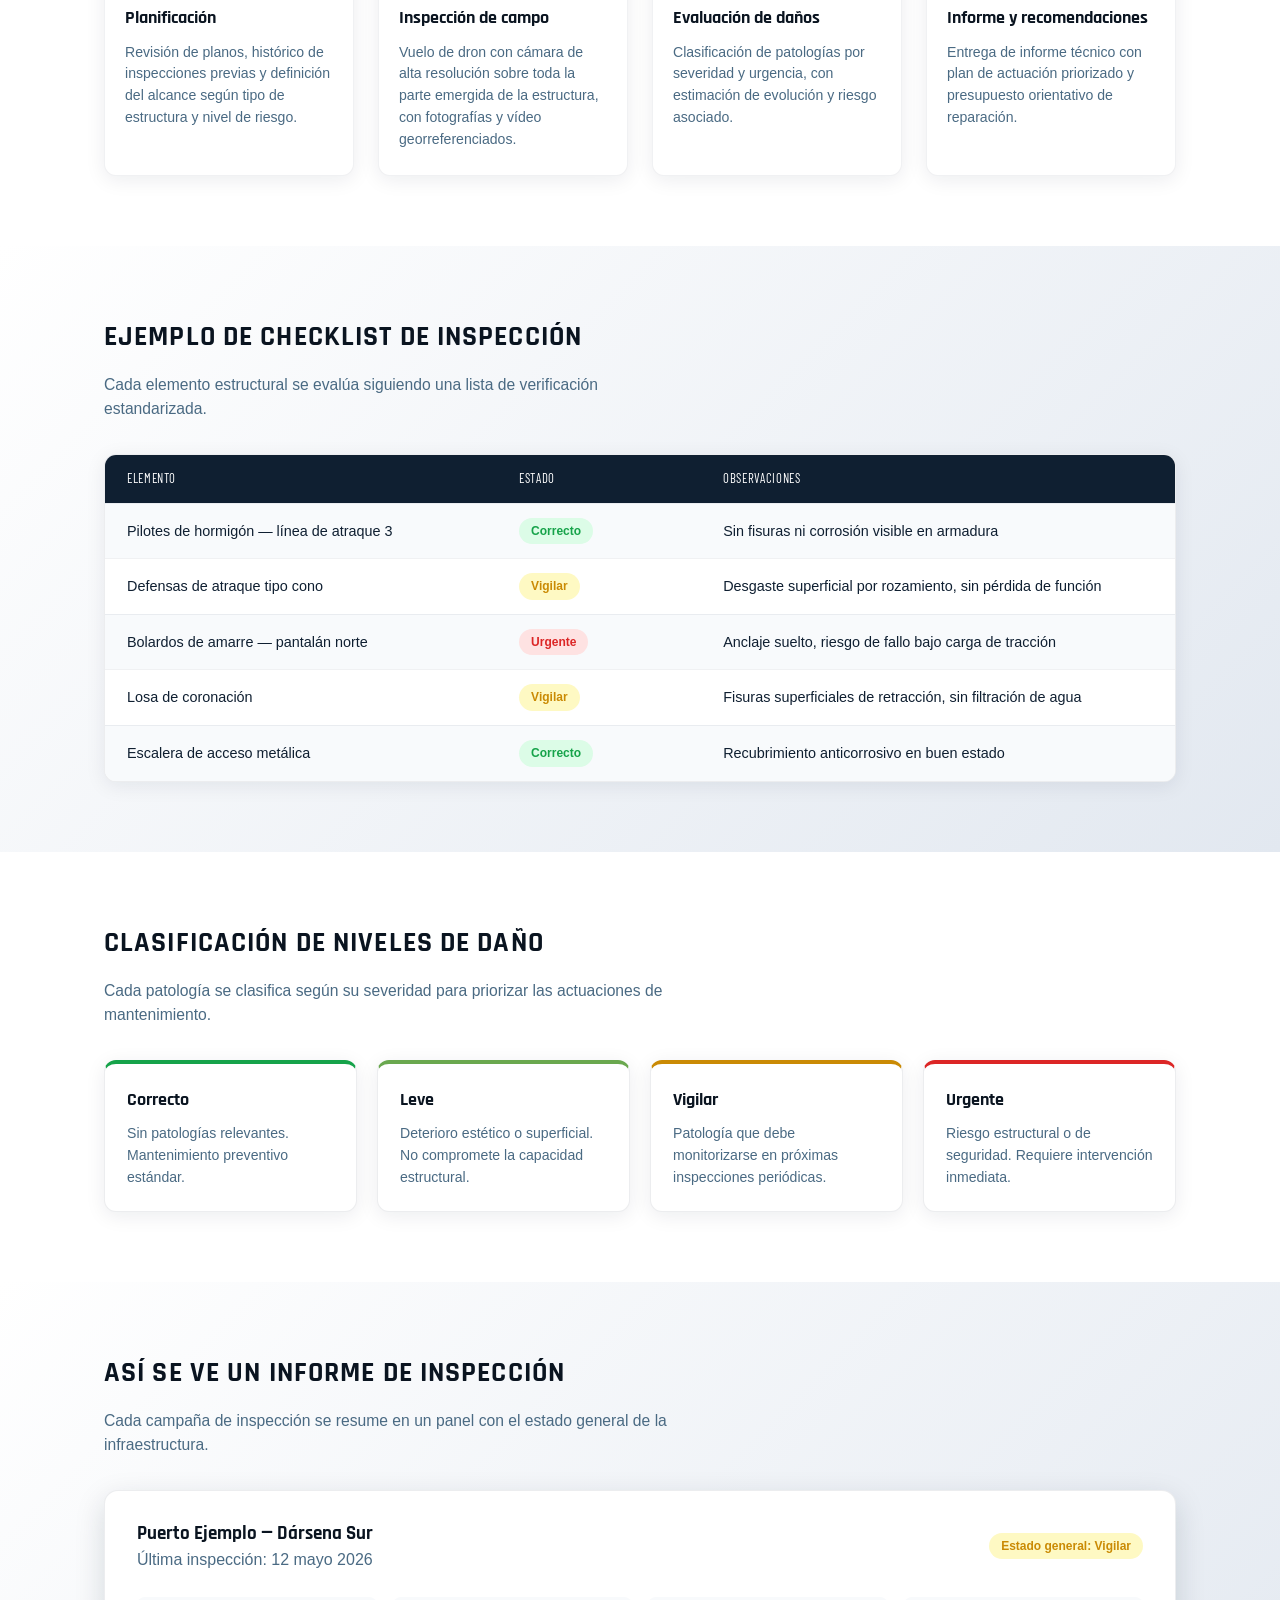
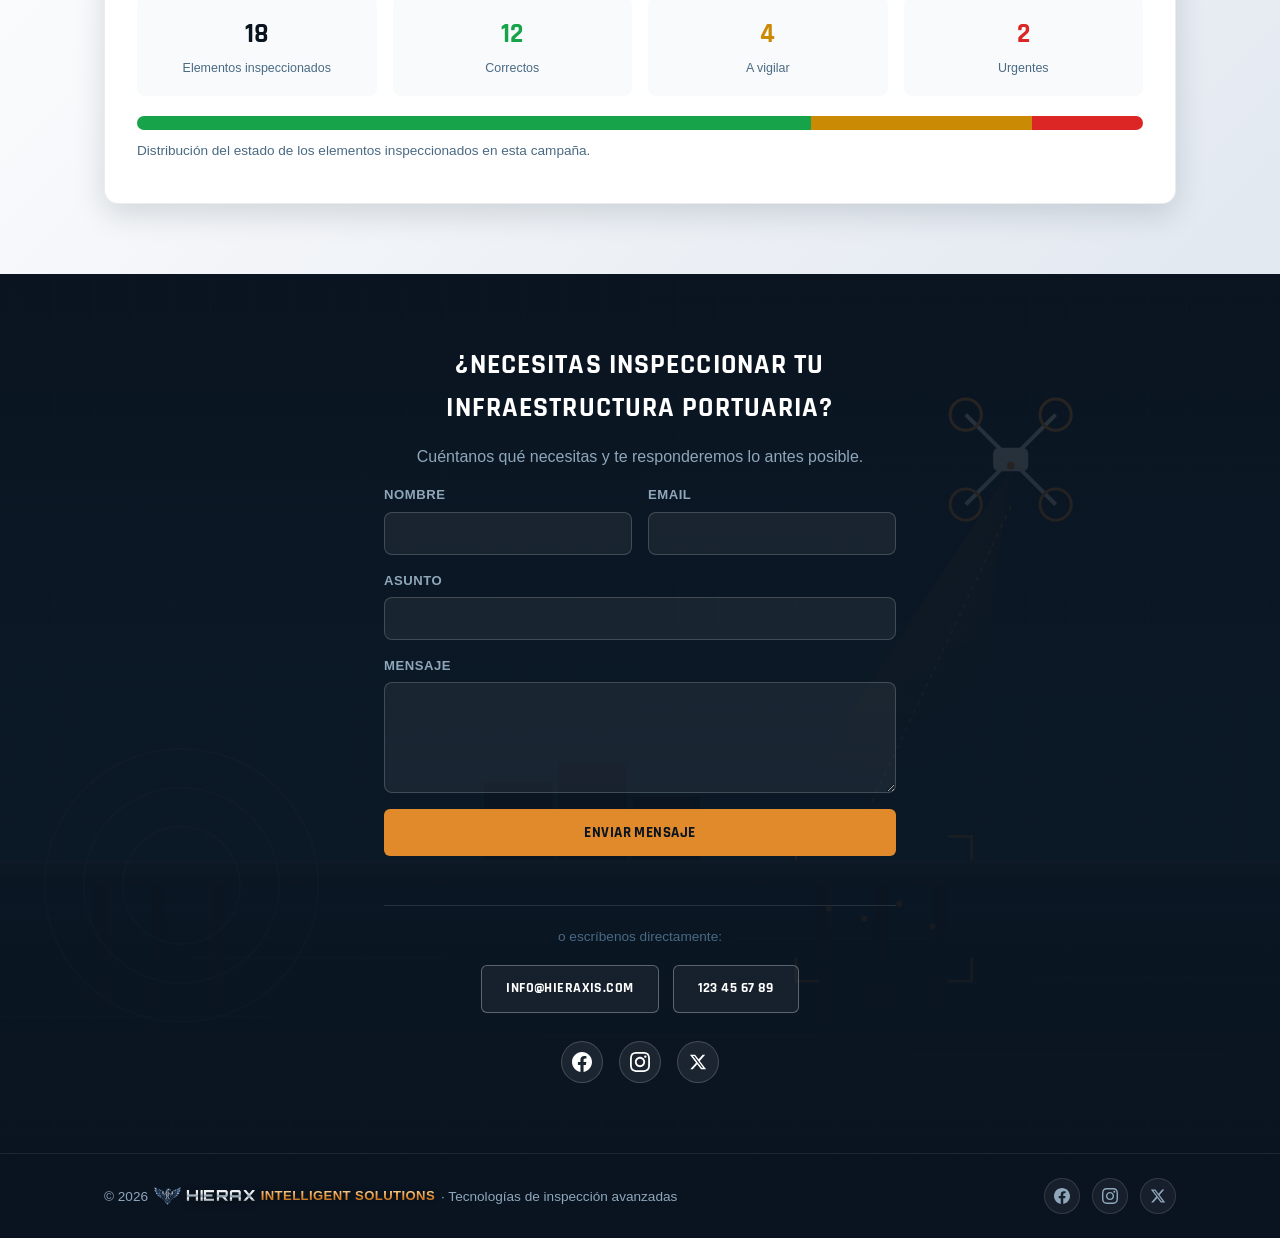
==== commit fc749046: "Add files via upload" ====
--- a/index.html
+++ b/index.html
@@ -10,9 +10,12 @@
 <link rel="alternate" hreflang="en" href="https://antiavast.github.io/hierax-web/index-en.html">
 <link rel="alternate" hreflang="x-default" href="https://antiavast.github.io/hierax-web/">
 
-<link rel="icon" type="image/png" sizes="192x192" href="assets/favicon-192.png">
-<link rel="icon" type="image/png" sizes="32x32" href="assets/favicon-32.png">
-<link rel="apple-touch-icon" href="assets/apple-touch-icon.png">
+<!-- Precarga de la imagen crítica (LCP) -->
+<link rel="preload" as="image" href="assets/miami-hero.webp">
+
+<link rel="icon" type="image/webp" sizes="192x192" href="assets/favicon-192.webp">
+<link rel="icon" type="image/webp" sizes="32x32" href="assets/favicon-32.webp">
+<link rel="apple-touch-icon" href="assets/apple-touch-icon.webp">
 <meta name="theme-color" content="#0b1a2a">
 
 <!-- Google Fonts -->
@@ -27,14 +30,15 @@
 <meta property="og:url" content="https://antiavast.github.io/hierax-web/">
 <meta property="og:title" content="HIERAX · Tecnologías de inspección avanzadas con drones">
 <meta property="og:description" content="Evaluamos el estado estructural de muelles, pantalanes, escolleras y grúas de carga para anticipar fallos y priorizar mantenimiento.">
-<meta property="og:image" content="https://antiavast.github.io/hierax-web/assets/miami-hero.jpg">
+<meta property="og:image" content="https://antiavast.github.io/hierax-web/assets/miami-hero.webp">
 <meta name="twitter:card" content="summary_large_image">
 <meta name="twitter:title" content="HIERAX · Tecnologías de inspección avanzadas con drones">
 <meta name="twitter:description" content="Evaluamos el estado estructural de muelles, pantalanes, escolleras y grúas de carga para anticipar fallos y priorizar mantenimiento.">
-<meta name="twitter:image" content="https://antiavast.github.io/hierax-web/assets/miami-hero.jpg">
+<meta name="twitter:image" content="https://antiavast.github.io/hierax-web/assets/miami-hero.webp">
 
 <link rel="stylesheet" href="styles.css?v=202608220900">
 
+<!-- Datos estructurados ampliados (Schema) -->
 <script type="application/ld+json">
 {
   "@context": "https://schema.org",
@@ -42,10 +46,30 @@
   "name": "HIERAX",
   "description": "Tecnologías de inspección avanzadas con drones para infraestructura portuaria: muelles, pantalanes, escolleras y grúas de carga.",
   "url": "https://antiavast.github.io/hierax-web/",
-  "image": "https://antiavast.github.io/hierax-web/assets/miami-hero.jpg",
+  "image": "https://antiavast.github.io/hierax-web/assets/miami-hero.webp",
   "email": "info@hieraxis.com",
   "areaServed": "ES",
-  "serviceType": "Inspección de infraestructura portuaria con drones"
+  "serviceType": "Inspección de infraestructura portuaria con drones",
+  "hasOfferCatalog": {
+    "@type": "OfferCatalog",
+    "name": "Servicios de Inspección de Infraestructura",
+    "itemListElement": [
+      {
+        "@type": "Offer",
+        "itemOffered": {
+          "@type": "Service",
+          "name": "Inspección de Muelles, Pantalanes y Escolleras"
+        }
+      },
+      {
+        "@type": "Offer",
+        "itemOffered": {
+          "@type": "Service",
+          "name": "Inspección de Grúas de Carga STS y RTG"
+        }
+      }
+    ]
+  }
 }
 </script>
 </head>
@@ -56,7 +80,7 @@
     <div class="header-inner">
       <div class="brand">
         <a href="#top" class="brand-link" aria-label="Inicio - HIERAX Intelligent Solutions">
-          <img src="assets/logo-icon.png" alt="HIERAX Intelligent Solutions - inspección portuaria con drones" class="header-logo">
+          <img src="assets/logo-icon.webp" alt="HIERAX Intelligent Solutions - inspección portuaria con drones" class="header-logo" width="76" height="76">
           <span class="brand-text">
             <span class="brand-name-hierax">HIERAX</span>
             <span class="brand-name-sub">INTELLIGENT SOLUTIONS</span>
@@ -88,7 +112,7 @@
 
 <section class="hero">
   <div class="hero-photo"></div>
-  <video class="hero-video" autoplay muted loop playsinline preload="auto" poster="assets/miami-hero.jpg">
+  <video class="hero-video" autoplay muted loop playsinline preload="auto" poster="assets/miami-hero.webp">
     <source src="assets/cork-hero-360p.webm" type="video/webm">
   </video>
   <div class="hero-scrim"></div>
@@ -128,7 +152,7 @@
       <div class="slider" id="videoSlider">
         <div class="slider-track">
           <div class="slide">
-            <video controls preload="metadata" poster="assets/oakland.jpg">
+            <video controls preload="metadata" poster="assets/oakland.webp">
               <source src="assets/cork-slider-480p.webm" type="video/webm">
             </video>
             <div class="slide-caption">
@@ -136,7 +160,7 @@
             </div>
           </div>
           <div class="slide">
-            <video controls preload="metadata" poster="assets/lehavre.jpg">
+            <video controls preload="metadata" poster="assets/lehavre.webp">
               <source src="assets/portacontenedores.webm" type="video/webm">
             </video>
             <div class="slide-caption">
@@ -221,7 +245,7 @@
       <template id="galleryTemplate">
         <figure class="gallery-card" data-category="sts">
           <button type="button" class="gallery-thumb-btn" data-index="0" aria-label="Ampliar: Grúas STS de carga/descarga — Puerto de Oakland">
-            <img src="assets/oakland.jpg" alt="Grúas pórtico de carga y descarga (STS) en el puerto de Oakland" loading="lazy">
+            <img src="assets/oakland.webp" alt="Grúas pórtico de carga y descarga (STS) en el puerto de Oakland" width="600" height="400" loading="lazy">
           </button>
           <figcaption>
             <span>Grúas STS de carga/descarga — Puerto de Oakland</span>
@@ -229,7 +253,7 @@
         </figure>
         <figure class="gallery-card" data-category="sts">
           <button type="button" class="gallery-thumb-btn" data-index="1" aria-label="Ampliar: Portainers de carga/descarga — Puerto de Le Havre">
-            <img src="assets/lehavre.jpg" alt="Grúas pórtico de muelle (portainers) en el puerto de Le Havre" loading="lazy">
+            <img src="assets/lehavre.webp" alt="Grúas pórtico de muelle (portainers) en el puerto de Le Havre" width="600" height="400" loading="lazy">
           </button>
           <figcaption>
             <span>Portainers de carga/descarga — Puerto de Le Havre</span>
@@ -237,7 +261,7 @@
         </figure>
         <figure class="gallery-card" data-category="rtg">
           <button type="button" class="gallery-thumb-btn" data-index="2" aria-label="Ampliar: Grúa interna (RTG) — ordena contenedores en patio">
-            <img src="assets/rtg.jpg" alt="Grúa interna de patio (RTG) moviendo y ordenando contenedores" loading="lazy">
+            <img src="assets/rtg.webp" alt="Grúa interna de patio (RTG) moviendo y ordenando contenedores" width="600" height="400" loading="lazy">
           </button>
           <figcaption>
             <span>Grúa interna (RTG) — ordena contenedores en patio</span>
@@ -245,7 +269,7 @@
         </figure>
         <figure class="gallery-card" data-category="aerea">
           <button type="button" class="gallery-thumb-btn" data-index="3" aria-label="Ampliar: Vista aérea de terminal de contenedores — Puerto de Miami">
-            <img src="assets/miami-hero.jpg" alt="Vista aérea de una terminal de contenedores con grúas de carga y descarga" loading="lazy">
+            <img src="assets/miami-hero.webp" alt="Vista aérea de una terminal de contenedores con grúas de carga y descarga" width="600" height="400" loading="lazy">
           </button>
           <figcaption>
             <span>Vista aérea de terminal de contenedores — Puerto de Miami</span>
@@ -405,11 +429,6 @@
       <h2>¿Necesitas inspeccionar tu infraestructura portuaria?</h2>
       <p>Cuéntanos qué necesitas y te responderemos lo antes posible.</p>
 
-      <!-- ⚠️ IMPORTANTE: esto es un sitio estático (sin servidor propio), así que el formulario
-           necesita un servicio externo gratuito para recibir los envíos por email, por ejemplo Formspree:
-           1) Entra en https://formspree.io y crea una cuenta gratuita
-           2) Crea un formulario nuevo y copia el "endpoint" que te dan (algo como https://formspree.io/f/xxxxxxx)
-           3) Sustituye TU_ID_DE_FORMSPREE en el atributo action de abajo por ese endpoint -->
       <form class="contact-form" action="https://formsubmit.co/ajax/info@hieraxis.com" method="POST" novalidate>
         <div class="form-row">
           <div class="form-field">
@@ -436,7 +455,6 @@
       <div class="contact-list contact-list-alt">
         <span class="muted small">o escríbenos directamente:</span>
         <a href="mailto:info@hieraxis.com" class="btn btn-outline">info@hieraxis.com</a>
-        <!-- ⚠️ Sustituye por tu teléfono real antes de publicar -->
         <a href="tel:+34123456789" class="btn btn-outline">123 45 67 89</a>
       </div>
       <div class="social-links">
@@ -445,20 +463,21 @@
         <a href="https://twitter.com/hierax_is" target="_blank" rel="noopener" aria-label="X (Twitter)" class="social-icon-btn"><svg viewBox="0 0 24 24" width="18" height="18" fill="currentColor" aria-hidden="true"><path d="M18.244 2.25h3.308l-7.227 8.26 8.502 11.24H16.17l-5.214-6.817L4.99 21.75H1.68l7.73-8.835L1.254 2.25H8.08l4.713 6.231zm-1.161 17.52h1.833L7.084 4.126H5.117z"/></svg></a>
       </div>
     </div>
-    <div class="hero-watermark">
-      <img src="assets/logo-icon.png" alt="HIERAX" class="header-logo">
-      <span class="watermark-text">
-        <span class="brand-name-hierax">HIERAX</span>
+  </section>
+
+</main>
+
+<footer class="site-footer">
+  <div class="container footer-inner">
+    <div class="footer-copyright">
+      <span>© 2026</span>
+      <span class="footer-brand">
+        <img src="assets/logo-icon.webp" alt="Logo HIERAX" class="footer-mini-logo">
+        <span class="brand-name-hierax">HIERAX</span> 
         <span class="brand-name-sub">INTELLIGENT SOLUTIONS</span>
       </span>
-    </div>
-  </section>
-
-</main>
-
-<footer class="site-footer">
-  <div class="container footer-inner">
-    <span>© 2026 <span class="footer-brand"><span class="brand-name-hierax">HIERAX</span> <span class="brand-name-sub">INTELLIGENT SOLUTIONS</span></span> · Tecnologías de inspección avanzadas</span>
+      <span>· Tecnologías de inspección avanzadas</span>
+    </div>
     <div class="footer-social">
       <a href="https://facebook.com/hierax_is" target="_blank" rel="noopener" aria-label="Facebook" class="social-icon-btn"><svg viewBox="0 0 24 24" width="20" height="20" fill="currentColor" aria-hidden="true"><path d="M24 12.073c0-6.627-5.373-12-12-12s-12 5.373-12 12c0 5.99 4.388 10.954 10.125 11.854v-8.385H7.078v-3.47h3.047V9.43c0-3.007 1.792-4.669 4.533-4.669 1.312 0 2.686.235 2.686.235v2.953H15.83c-1.491 0-1.956.925-1.956 1.874v2.25h3.328l-.532 3.47h-2.796v8.385C19.612 23.027 24 18.062 24 12.073z"/></svg></a>
       <a href="https://instagram.com/hierax_is" target="_blank" rel="noopener" aria-label="Instagram" class="social-icon-btn"><svg viewBox="0 0 24 24" width="20" height="20" fill="currentColor" aria-hidden="true"><path d="M12 2.163c3.204 0 3.584.012 4.85.07 3.252.148 4.771 1.691 4.919 4.919.058 1.265.069 1.645.069 4.849 0 3.205-.012 3.584-.069 4.849-.149 3.225-1.664 4.771-4.919 4.919-1.266.058-1.644.07-4.85.07-3.204 0-3.584-.012-4.849-.07-3.26-.149-4.771-1.699-4.919-4.92-.058-1.265-.07-1.644-.07-4.849 0-3.204.013-3.583.07-4.849.149-3.227 1.664-4.771 4.919-4.919 1.266-.057 1.645-.069 4.849-.069zm0-2.163c-3.259 0-3.667.014-4.947.072-4.358.2-6.78 2.618-6.98 6.98-.059 1.281-.073 1.689-.073 4.948 0 3.259.014 3.668.072 4.948.2 4.358 2.618 6.78 6.98 6.98 1.281.058 1.689.072 4.948.072 3.259 0 3.668-.014 4.948-.072 4.354-.2 6.782-2.618 6.979-6.98.059-1.28.073-1.689.073-4.948 0-3.259-.014-3.667-.072-4.947-.196-4.354-2.617-6.78-6.979-6.98-1.281-.059-1.69-.073-4.949-.073zm0 5.838c-3.403 0-6.162 2.759-6.162 6.162s2.759 6.163 6.162 6.163 6.162-2.759 6.162-6.163c0-3.403-2.759-6.162-6.162-6.162zm0 10.162c-2.209 0-4-1.79-4-4 0-2.209 1.791-4 4-4s4 1.791 4 4c0 2.21-1.791 4-4 4zm6.406-11.845c-.796 0-1.441.645-1.441 1.44s.645 1.44 1.441 1.44c.795 0 1.439-.645 1.439-1.44s-.644-1.44-1.439-1.44z"/></svg></a>
--- a/styles.css
+++ b/styles.css
@@ -335,7 +335,8 @@
   position: absolute;
   inset: 0;
   z-index: 0;
-  background-image: url("assets/miami-hero.jpg");
+  /* Archivo optimizado a WEBP */
+  background-image: url("assets/miami-hero.webp");
   background-size: cover;
   background-position: center 40%;
 }
@@ -376,9 +377,6 @@
   z-index: 3; 
   width: 100%;
 }
-
-
-
 
 .hero-eyebrow {
   display: inline-flex;
@@ -1132,9 +1130,9 @@
   .site-header { min-height: 84px; height: 84px; }
   .header-inner { min-height: 84px; height: 84px; padding: 0 16px; }
   .header-logo { height: 62px; }
-  .brand-text { height: 62px; margin-left: 10px; padding: 4px 0 2px; }
-  .brand-name-hierax { font-size: 2.2rem; line-height: 0.85; }
-  .brand-name-sub { font-size: 1.05rem; line-height: 0.95; }
+  .brand-text { height: 62px; margin-left: 10px; padding: 0 !important; justify-content: center !important; gap: 3px; }
+  .brand-name-hierax { font-size: 2.2rem; line-height: 0.9 !important; }
+  .brand-name-sub { font-size: 1.05rem; line-height: 1 !important; }
   .main-nav { flex: none; padding-left: 0; }
   .nav-toggle { display: flex; }
   .main-nav ul {
@@ -1172,9 +1170,9 @@
   .hero-actions { flex-direction: column; }
   .hero-actions .btn { width: 100%; text-align: center; }
   .header-logo { height: 50px; }
-  .brand-text { height: 50px; margin-left: 8px; padding: 3px 0 2px; }
-  .brand-name-hierax { font-size: 1.35rem; }
-  .brand-name-sub { font-size: 0.70rem; }
+  .brand-text { height: 50px; margin-left: 10px !important; padding: 0 !important; justify-content: center !important; gap: 1px; }
+  .brand-name-hierax { font-size: 1.6rem !important; line-height: 0.9 !important; }
+  .brand-name-sub { font-size: 0.70rem; line-height: 1 !important; }
   .site-header { min-height: 68px; height: 68px; }
   .header-inner { min-height: 68px; height: 68px; }
   .hero-stats { gap: 20px; }
@@ -1190,73 +1188,35 @@
 @media (max-width: 400px) {
   .header-logo { height: 42px; }
   .brand-name-sub { display: none; }
-  .brand-text { padding-bottom: 0; }
-  .brand-name-hierax { font-size: 1.1rem; }
+  .brand-text { padding-bottom: 0; justify-content: center !important; }
+  .brand-name-hierax { font-size: 1.3rem !important; }
   .site-header { min-height: 58px; height: 58px; }
   .header-inner { min-height: 58px; height: 58px; }
   .hero { padding-top: 88px; margin-top: 0; }
   .section { scroll-margin-top: 72px; }
 }
 
-/* Marca en la marca de agua del pie (watermark) */
-.hero-watermark {
-  position: absolute;
-  right: 24px;
-  bottom: 18px;
-  display: flex;
-  align-items: center;
-  gap: 10px;
-  pointer-events: none;
-  z-index: 2;
-  opacity: 0.9;
-}
-
-.hero-watermark .header-logo {
-  height: 38px;
-  width: auto;
-  opacity: 1;
-}
-
-.watermark-text {
-  display: flex;
-  flex-direction: column;
-  align-items: center;
-  line-height: 1;
-  gap: 2px;
-}
-
-.hero-watermark .brand-name-hierax {
-  font-family: var(--font-tech);
-  font-size: 1.25rem;
-  font-weight: 800;
-  letter-spacing: 0.04em;
-  line-height: 0.9;
-  background: linear-gradient(180deg, #ffffff 0%, #d7dee5 32%, #8b99a8 52%, #eef2f6 70%, #56616d 100%);
-  -webkit-background-clip: text;
-  background-clip: text;
-  -webkit-text-fill-color: transparent;
-  filter: drop-shadow(0 1px 2px rgba(0, 0, 0, 0.6));
-}
-
-.hero-watermark .brand-name-sub {
-  font-family: var(--font-sublogo);
-  font-size: 0.62rem;
-  font-weight: 700;
-  line-height: 1;
-  letter-spacing: 0.04em;
-  word-spacing: normal;
-  background: linear-gradient(180deg, #ffd699 0%, var(--accent) 55%, #b56a1f 100%);
-  -webkit-background-clip: text;
-  background-clip: text;
-  -webkit-text-fill-color: transparent;
-}
-
-/* Marca en el copyright del footer */
+/* =========================================
+   CORRECCIÓN DEL PIE DE PÁGINA (COPYRIGHT)
+   ========================================= */
+.footer-copyright {
+  display: flex;
+  align-items: center;
+  flex-wrap: wrap;
+  gap: 6px;
+}
+
 .footer-brand {
   display: inline-flex;
-  align-items: baseline;
+  align-items: center;
   gap: 5px;
   font-weight: 800;
+}
+
+.footer-mini-logo {
+  height: 18px;
+  width: auto;
+  object-fit: contain;
 }
 
 .footer-brand .brand-name-hierax {
@@ -1280,4 +1240,4 @@
   -webkit-background-clip: text;
   background-clip: text;
   -webkit-text-fill-color: transparent;
-}
+}
